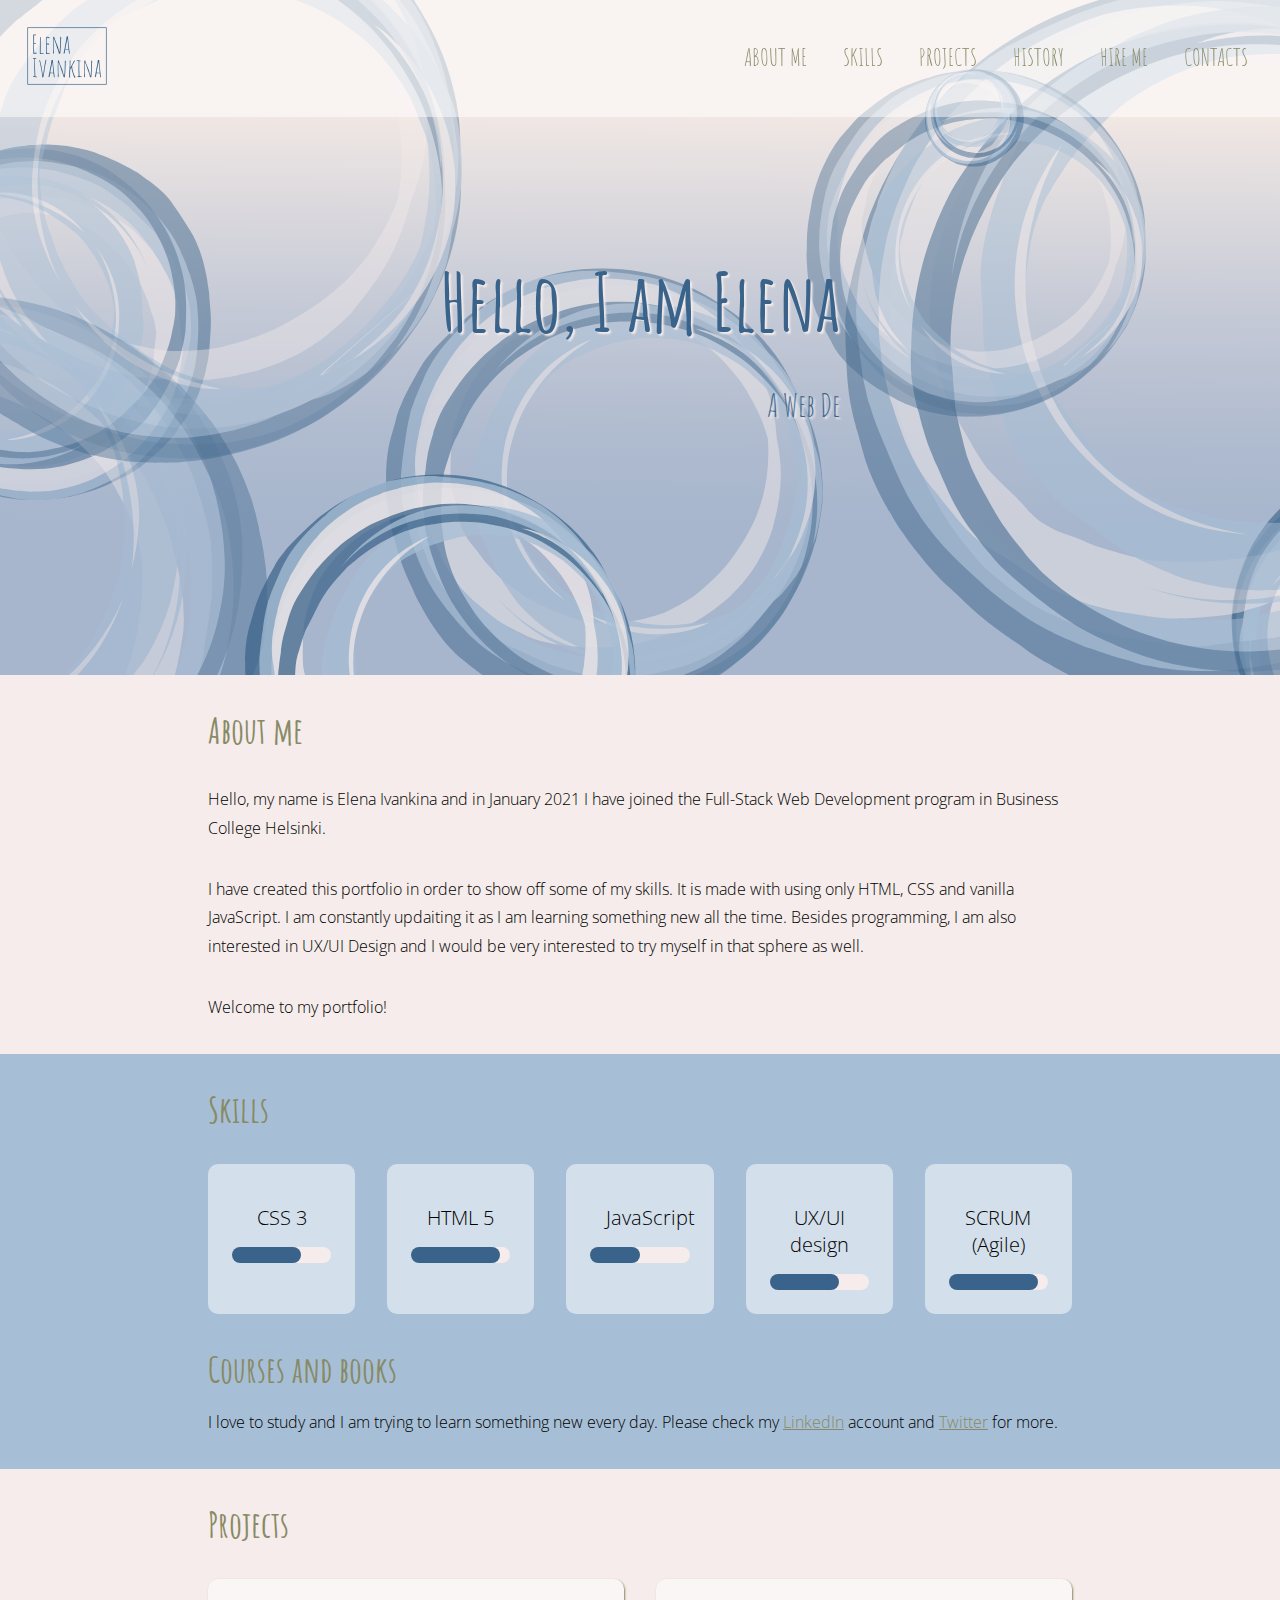
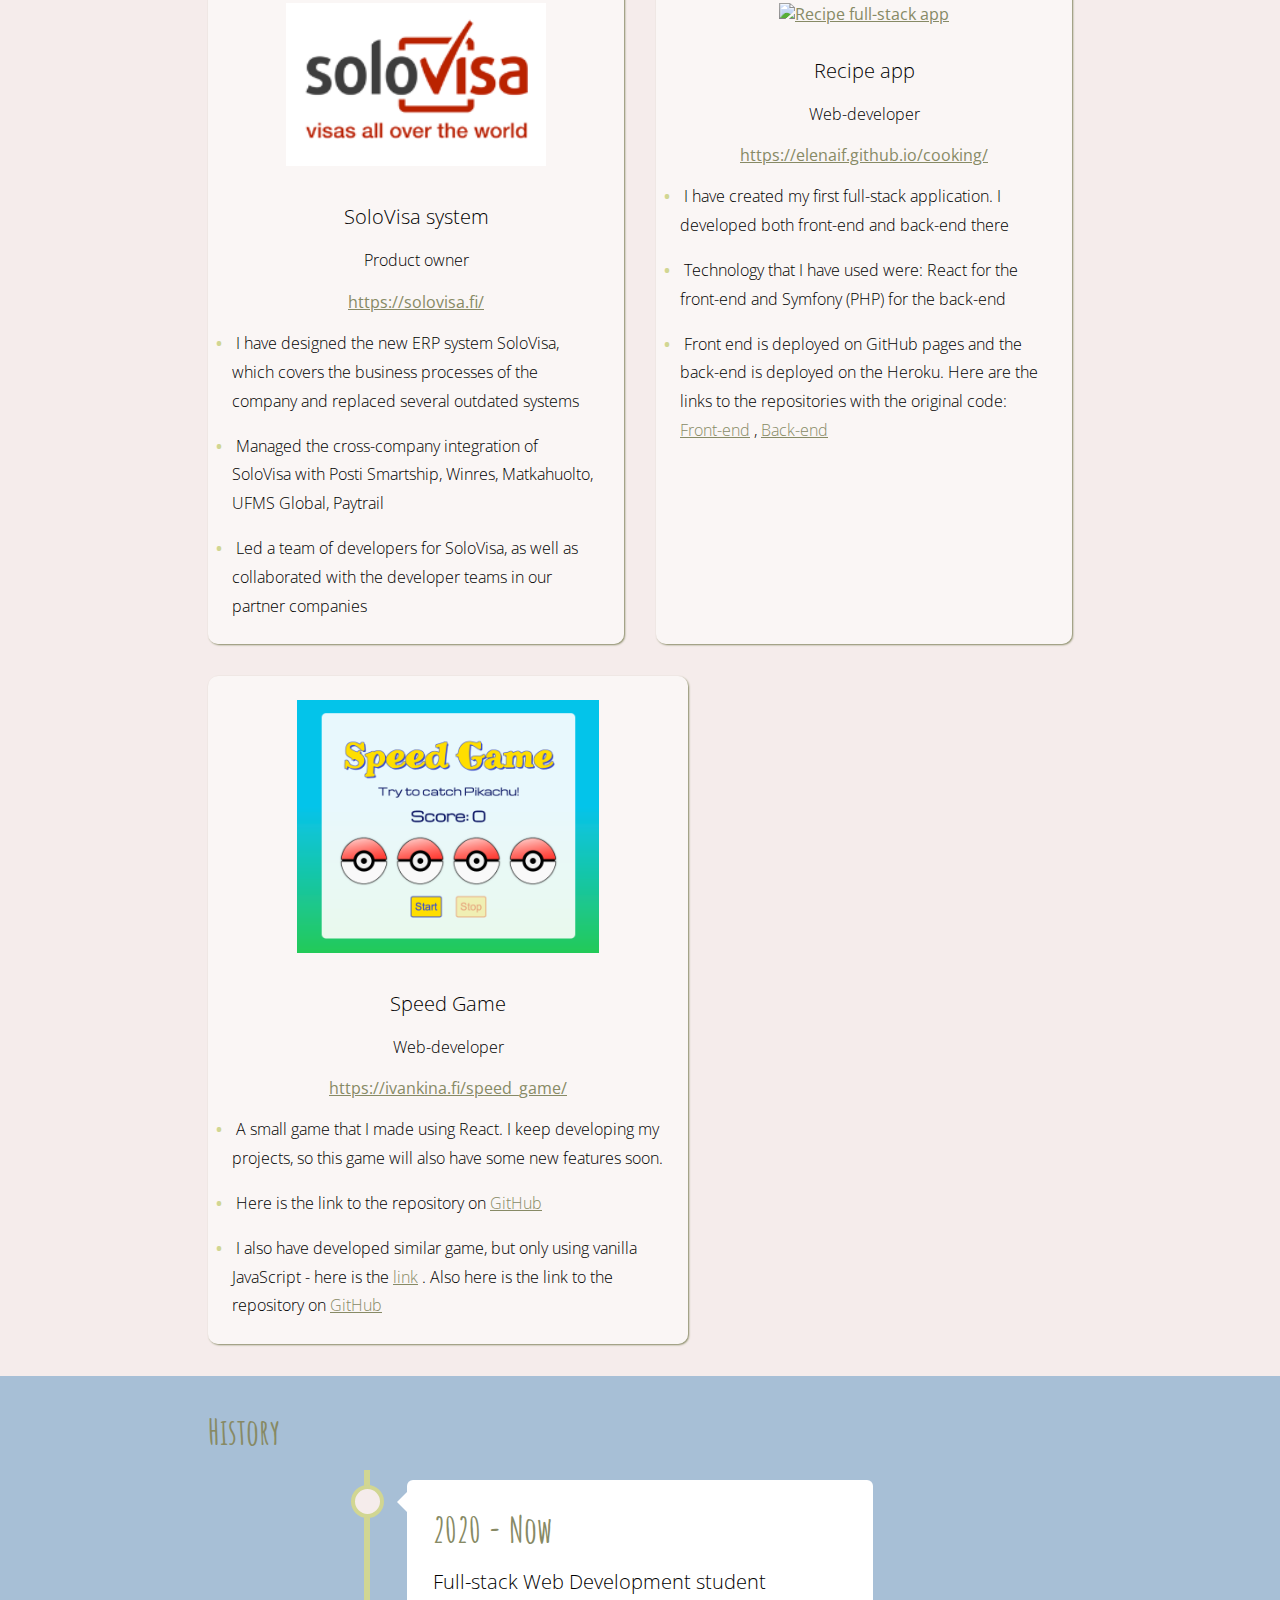
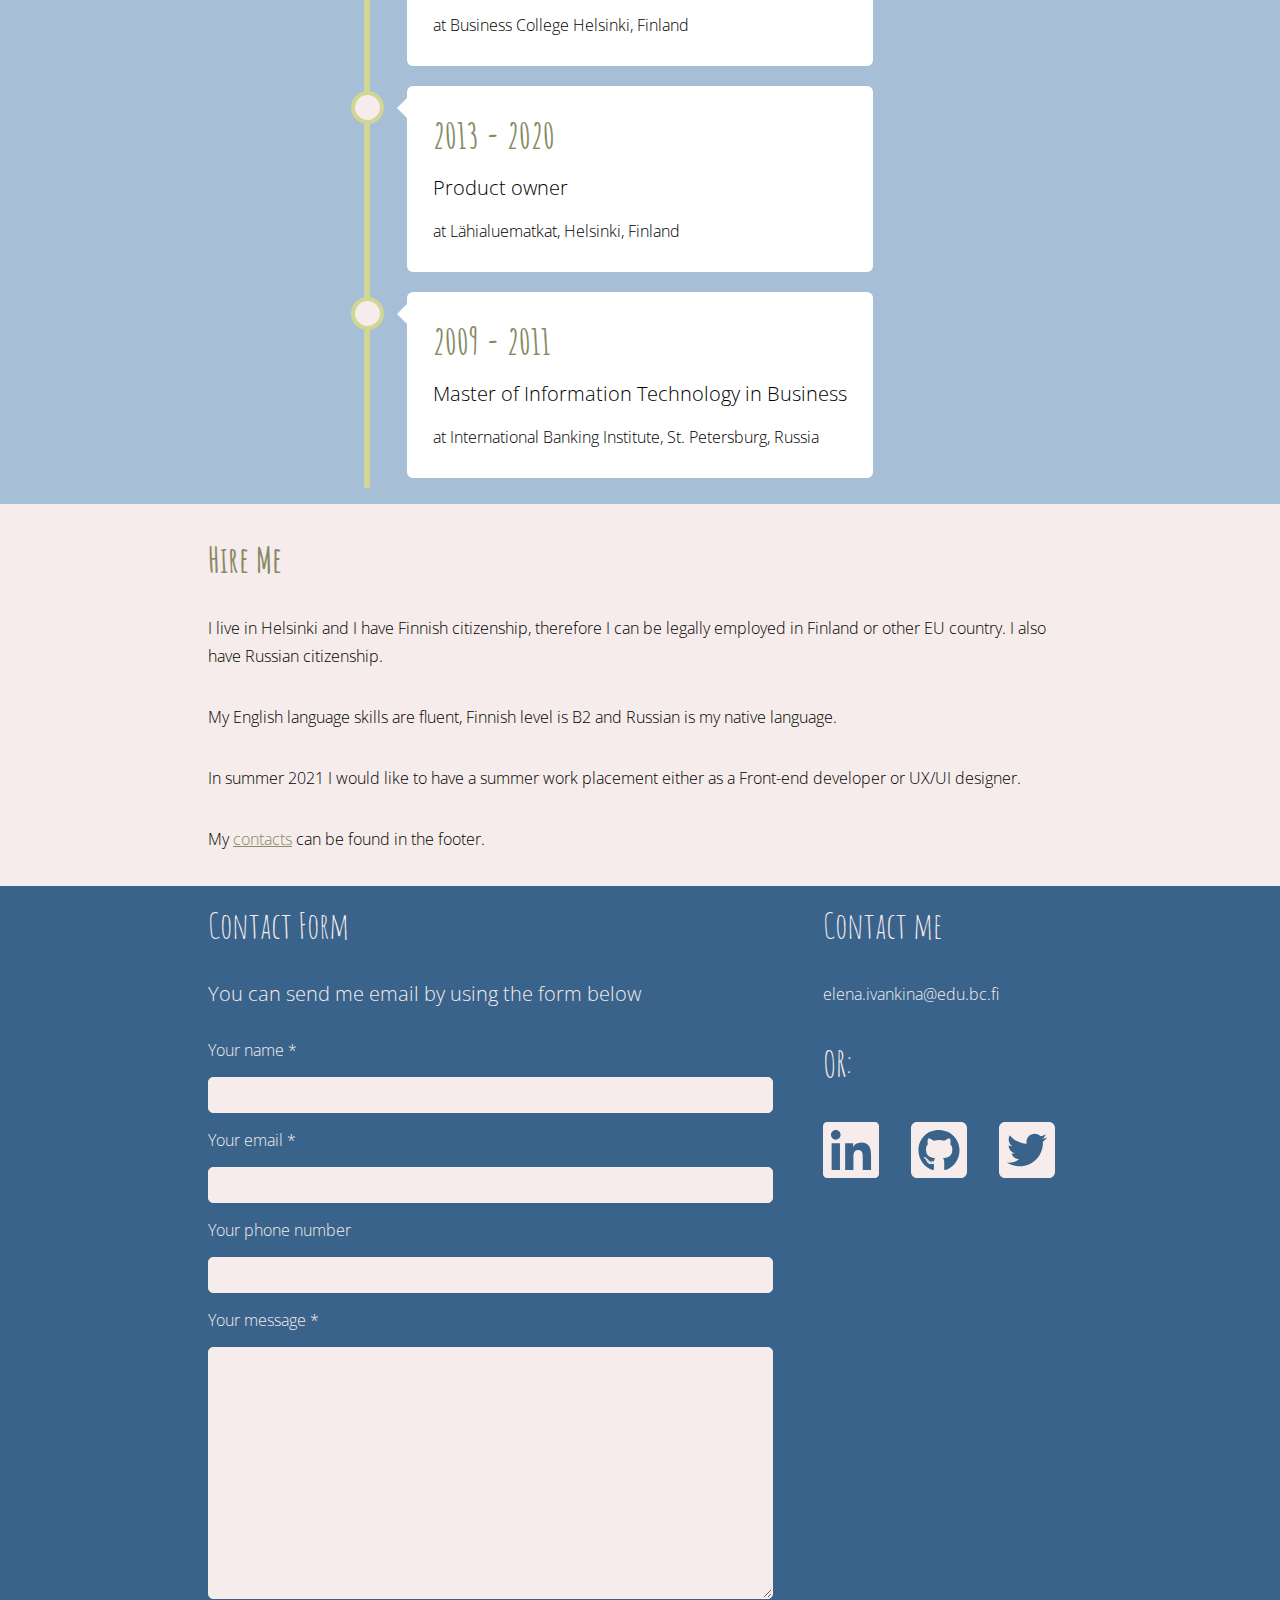
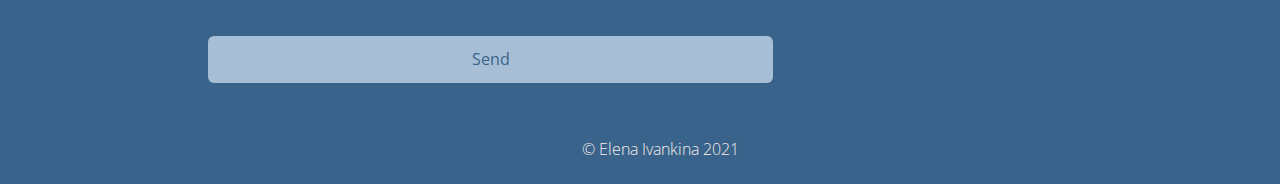
==== index.html @ 25346b9e "Added more work cards" ====
<!DOCTYPE html>
<html lang="en">
	<head>
		<meta charset="UTF-8" />
		<meta name="viewport" content="width=device-width, initial-scale=1.0" />
		<meta
			name="description"
			content="Personal website of a  Full Stack Web Developer Elena Ivankina"
		/>
		<meta name="author" content="Elena Ivankina" />
		<meta
			name="keywords"
			content="HTML, HTML5, CSS, SCC3, JavaScript, Web Design, Web Development, Web"
		/>

		<link rel="stylesheet" href="timeline.css" />
		<link rel="stylesheet" href="circles.css" />
		<link rel="stylesheet" href="style.css" />
		<link rel="shortcut icon" href="img/favicon.ico" type="image/x-icon" />
		<link rel="preconnect" href="https://fonts.gstatic.com" />
		<link
			href="https://fonts.googleapis.com/css2?family=Amatic+SC:wght@400;700&family=Open+Sans:wght@300;400;700&display=swap"
			rel="stylesheet"
		/>
		<link href="https://fonts.googleapis.com/icon?family=Material+Icons" rel="stylesheet" />
		<script src="https://kit.fontawesome.com/3bc313c99f.js" crossorigin="anonymous"></script>

		<title>Elena Ivankina - Web Developer</title>
	</head>

	<body>
		<header>
			<a href="index.html">
				<img class="logo" src="img/Logo_transparent.svg" alt="Logo by Elena Ivankina" />
			</a>
			<nav>
				<button id="mobileButton"><span class="material-icons">menu</span></button>
				<ul>
					<li><a href="#aboutMe">ABOUT ME</a></li>
					<li><a href="#skills">SKILLS</a></li>
					<li><a href="#work">PROJECTS</a></li>
					<li><a href="#experience">HISTORY</a></li>
					<li><a href="#hire">HIRE ME</a></li>
					<li><a href="#contact">CONTACTS</a></li>
				</ul>
			</nav>
		</header>

		<main>
			<section id="heroBanner">
				<div id="circle1"></div>
				<div id="circle2"></div>
				<div id="circle3"></div>
				<div id="circle4"></div>
				<div class="banner-text">
					<h1 id="bannerTextBig">Hello, I am Elena</h1>
					<h2 id="bannerTextSmall"></h2>
				</div>
			</section>

			<div class="content">
				<div class="colored-section">
					<section id="aboutMe" class="content-container">
						<h2>About me</h2>

						<p>
							Hello, my name is Elena Ivankina and in January 2021 I have joined the Full-Stack Web
							Development program in Business College Helsinki.
						</p>
						<p>
							I have created this portfolio in order to show off some of my skills. It is made with
							using only HTML, CSS and vanilla JavaScript. I am constantly updaiting it as I am
							learning something new all the time. Besides programming, I am also interested in
							UX/UI Design and I would be very interested to try myself in that sphere as well.
						</p>
						<p>Welcome to my portfolio!</p>
					</section>
				</div>
				<div class="colored-section">
					<section id="skills" class="content-container">
						<h2>Skills</h2>

						<div class="cards">
							<article class="card">
								<i class="fab fa-css3 card-icon"></i>
								<h3>CSS 3</h3>
								<div class="meter">
									<span style="width: 70%"></span>
								</div>
							</article>

							<article class="card">
								<i class="fab fa-html5 card-icon"></i>
								<h3>HTML 5</h3>
								<div class="meter">
									<span style="width: 90%"></span>
								</div>
							</article>

							<article class="card">
								<i class="fab fa-js-square card-icon"></i>
								<h3>JavaScript</h3>
								<div class="meter">
									<span style="width: 50%"></span>
								</div>
							</article>

							<article class="card">
								<i class="fas fa-pencil-ruler card-icon"></i>
								<h3>UX/UI design</h3>
								<div class="meter">
									<span style="width: 70%"></span>
								</div>
							</article>

							<article class="card">
								<i class="fas fa-users-cog card-icon"></i>
								<h3>SCRUM (Agile)</h3>
								<div class="meter">
									<span style="width: 90%"></span>
								</div>
							</article>
						</div>
						<div class="courses">
							<h2>Courses and books</h2>
							<p>
								I love to study and I am trying to learn something new every day. Please check my
								<a href="https://www.linkedin.com/in/ivankina/" target="blank">LinkedIn</a>
								account and
								<a href="https://twitter.com/lenaif5" target="blank">Twitter</a>
								for more.
							</p>
						</div>
					</section>
				</div>
				<div class="colored-section">
					<section id="work" class="content-container">
						<div><h2>Projects</h2></div>

						<div class="work-cards">
							<article class="work-card">
								<a href="https://solovisa.fi/" target="blank">
									<img
										class="work-card-picture"
										src="./img/SoloVisa_logo.png"
										alt="Logo of SoloVisa website"
									/>
								</a>
								<h3>SoloVisa system</h3>
								<p>Product owner</p>
								<a href="https://solovisa.fi/" target="blank">https://solovisa.fi/</a>
								<ul>
									<li>
										I have designed the new ERP system SoloVisa, which covers the business processes
										of the company and replaced several outdated systems
									</li>
									<li>
										Managed the cross-company integration of SoloVisa with Posti Smartship, Winres,
										Matkahuolto, UFMS Global, Paytrail
									</li>
									<li>
										Led a team of developers for SoloVisa, as well as collaborated with the
										developer teams in our partner companies
									</li>
								</ul>
							</article>

							<article class="work-card">
								<a href="https://elenaif.github.io/cooking/" target="blank">
									<img
										class="work-card-picture"
										src="https://images.unsplash.com/photo-1618839851913-052118691168?ixid=MnwxMjA3fDB8MHxwaG90by1wYWdlfHx8fGVufDB8fHx8&ixlib=rb-1.2.1&auto=format&fit=crop&w=1350&q=80"
										alt="Recipe full-stack app"
									/>
								</a>
								<h3>Recipe app</h3>
								<p>Web-developer</p>
								<a href="https://elenaif.github.io/cooking/" target="blank">
									https://elenaif.github.io/cooking/
								</a>
								<ul>
									<li>
										I have created my first full-stack application. I developed both front-end and
										back-end there
									</li>
									<li>
										Technology that I have used were: React for the front-end and Symfony (PHP) for
										the back-end
									</li>
									<li>
										Front end is deployed on GitHub pages and the back-end is deployed on the
										Heroku. Here are the links to the repositories with the original code:
										<a href="https://github.com/ElenaIf/cooking">Front-end</a>
										,
										<a href="https://github.com/ElenaIf/cooking_backend">Back-end</a>
									</li>
								</ul>
							</article>

							<article class="work-card">
								<a href="https://ivankina.fi/speed_game/" target="blank">
									<img class="work-card-picture" src="./img/speedGame.png" alt="Speed game" />
								</a>
								<h3>Speed Game</h3>
								<p>Web-developer</p>
								<a href="https://ivankina.fi/speed_game/" target="blank">
									https://ivankina.fi/speed_game/
								</a>
								<ul>
									<li>
										A small game that I made using React. I keep developing my projects, so this
										game will also have some new features soon.
									</li>
									<li>
										Here is the link to the repository on
										<a href="https://github.com/ElenaIf/React_Redux/tree/master/task3_speed_game">
											GitHub
										</a>
									</li>
									<li>
										I also have developed similar game, but only using vanilla JavaScript - here is
										the
										<a href="https://elenaif.github.io/JS/Day10SpeedGame/index.html">link</a>
										. Also here is the link to the repository on
										<a href="https://github.com/ElenaIf/JS/tree/master/Day10SpeedGame">GitHub</a>
									</li>
								</ul>
							</article>
						</div>
					</section>
				</div>
				<div class="colored-section">
					<section id="experience" class="content-container">
						<h2>History</h2>
						<div class="timeline">
							<div class="container right">
								<div class="content-timeline">
									<h2>2020 - Now</h2>
									<h3>Full-stack Web Development student</h3>
									<p>at Business College Helsinki, Finland</p>
								</div>
							</div>
							<div class="container right">
								<div class="content-timeline">
									<h2>2013 - 2020</h2>
									<h3>Product owner</h3>
									<p>at Lähialuematkat, Helsinki, Finland</p>
								</div>
							</div>
							<div class="container right">
								<div class="content-timeline">
									<h2>2009 - 2011</h2>
									<h3>Master of Information Technology in Business</h3>
									<p>at International Banking Institute, St. Petersburg, Russia</p>
								</div>
							</div>
						</div>
					</section>
				</div>
				<div class="colored-section">
					<section id="hire" class="content-container">
						<h2>Hire Me</h2>
						<p>
							I live in Helsinki and I have Finnish citizenship, therefore I can be legally employed
							in Finland or other EU country. I also have Russian citizenship.
						</p>
						<p>
							My English language skills are fluent, Finnish level is B2 and Russian is my native
							language.
						</p>
						<p>
							In summer 2021 I would like to have a summer work placement either as a Front-end
							developer or UX/UI designer.
						</p>
						<p>
							My
							<a href="#contact">contacts</a>
							can be found in the footer.
						</p>
					</section>
				</div>
			</div>
		</main>

		<footer id="contact">
			<div class="footer-container">
				<div class="contacts-container">
					<div class="left-footer">
						<h2>Contact Form</h2>
						<h3>You can send me email by using the form below</h3>
						<form id="submission" method="POST" action="contact.php">
							<div>
								<label for="senderName">Your name *</label>
								<input type="text" id="senderName" name="senderName" />
							</div>
							<div>
								<label for="email">Your email *</label>
								<input type="email" id="email" name="email" />
							</div>
							<div>
								<label for="phone">Your phone number</label>
								<input type="tel" id="phone" name="phone" />
							</div>
							<div>
								<label for="message">Your message *</label>
								<textarea
									id="message"
									cols="30"
									rows="10"
									name="message"
									maxlength="1500"
								></textarea>
							</div>
							<button id="sendButton" class="send-button" type="submit">Send</button>
						</form>
					</div>

					<div class="right-footer">
						<div class="social-media-container">
							<h2>Contact me</h2>
							<p>elena.ivankina@edu.bc.fi</p>
							<h2>OR:</h2>
							<div class="footer-icons-container">
								<a href="https://www.linkedin.com/in/ivankina/" target="blank">
									<img class="footer-icon" src="img/linkedin-brands.svg" alt="LinkedIn icon" />
								</a>

								<a href="https://github.com/ElenaIf" target="blank">
									<img class="footer-icon" src="img/github-square-brands.svg" alt="GitHub icon" />
								</a>
								<a href="https://twitter.com/lenaif5" target="blank">
									<img class="footer-icon" src="img/twitter-square-brands.svg" alt="Twitter icon" />
								</a>
							</div>
						</div>
					</div>
				</div>
				<button id="topButton">
					<span class="material-icons arrow">keyboard_arrow_up</span>
				</button>
				<p class="copyright">© Elena Ivankina 2021</p>
			</div>
		</footer>
		<script src="main.js"></script>
	</body>
</html>
---- timeline.css ----
:root {
  --light-blue-color: #a7bfd6;
  --dark-blue-color: #39638a;
  --light-pink-color: #f5eceb;
  --light-green-color: #d1d692;
  --dark-green-color: #878a65;
  --transparent-white-color-original: rgba(255, 255, 255, 0.5);
  --transparent-white-color-transition: rgba(255, 255, 255, 0.9);
  --transparent-white-color-mobile: rgba(255, 255, 255, 0.856);
}

.timeline {
  position: relative;
  max-width: 1400px;
  margin: 0 auto;
}

/* The actual timeline (the vertical ruler) */
.timeline::after {
  content: "";
  position: absolute;
  width: 6px;
  background-color: var(--light-green-color);
  top: 0;
  bottom: 0;
  left: 0;
  margin-left: -3px;
}

/* Container around content */
.container {
  padding: 10px 40px;
  position: relative;
  background-color: inherit;
  width: 100%;
}

/* The circles on the timeline */
.container::after {
  content: "";
  position: absolute;
  width: 25px;
  height: 25px;
  left: 0;
  background-color: var(--light-pink-color);
  border: 4px solid var(--light-green-color);
  top: 15px;
  border-radius: 50%;
  z-index: 1;
}

/* Place the container to the left. Did not use in the end */
.left {
  right: 50%;
}

/* Place the container to the right */
.right {
  left: 0;
}

/* Add arrows to the left container (pointing right) */
.left::before {
  content: " ";
  height: 0;
  position: absolute;
  top: 22px;
  width: 0;
  z-index: 1;
  right: 30px;
  border: medium solid white;
  border-width: 10px 0 10px 10px;
  border-color: transparent transparent transparent white;
}

/* Add arrows to the right container (pointing left) */
.right::before {
  content: " ";
  height: 0;
  position: absolute;
  top: 22px;
  width: 0;
  z-index: 1;
  left: 30px;
  border: medium solid white;
  border-width: 10px 10px 10px 0;
  border-color: transparent white transparent transparent;
}

/* Fix the circle for containers on the right side */
.right::after {
  left: -16px;
}

/* The actual content */
.content-timeline {
  padding: 10px;
  background-color: white;
  position: relative;
  border-radius: 6px;
}

/* Media queries - Responsive timeline on screens less than 576px wide */
@media screen and (max-width: 1024px) {
  /* Place the timelime to the left */
  .timeline::after {
    left: 31px;
  }

  /* Full-width containers */
  .container {
    width: 100%;
    padding-left: 70px;
    padding-right: 25px;
  }

  /* Make sure that all arrows are pointing leftwards */
  .container::before {
    left: 60px;
    border: medium solid white;
    border-width: 10px 10px 10px 0;
    border-color: transparent white transparent transparent;
  }

  /* Make sure all circles are at the same spot */
  .left::after,
  .right::after {
    left: 15px;
  }

  /* Make all right containers behave like the left ones */
  .right {
    left: 0;
  }

  .left {
    left: 0;
  }
}
---- circles.css ----
#circle1 {
  background-image: url(./img/circles/circle1.svg);
  background-size: cover;
  background-repeat: no-repeat;
  width: 100px;
  height: 100px;
  z-index: 3;
  top: 10%;
  right: 20%;
  position: absolute;
  animation-name: circle-1;
  animation-duration: 7s;
  animation-iteration-count: 1;
  animation-timing-function: ease-out;
  transition: all 1s;
}

@keyframes circle-1 {
  0% {
    top: 700px;
    right: 20%;
  }

  50% {
    transform: rotate(90deg);
  }

  100% {
    top: 10%;
    right: 20%;
  }
}

#circle2 {
  background-image: url(./img/circles/circle2-opacity90.svg);
  background-size: cover;
  background-repeat: no-repeat;
  width: 400px;
  height: 400px;
  z-index: 2;
  top: 70%;
  right: 50%;
  position: absolute;
  animation-name: circle-2;
  animation-duration: 15s;
  animation-iteration-count: infinite;
  animation-timing-function: linear;
  transition: all 1s;
}

@keyframes circle-2 {
  0% {
    transform: rotate(0deg);
  }

  100% {
    transform: rotate(360deg);
  }
}

#circle3 {
  background-image: url(./img/circles/circle2-opacity60.svg);
  background-size: cover;
  background-repeat: no-repeat;
  width: 600px;
  height: 600px;
  z-index: 2;
  top: -20%;
  left: -10%;
  position: absolute;
  animation-name: circle-3;
  animation-duration: 20s;
  animation-iteration-count: infinite;
  animation-timing-function: linear;
  transition: all 1s;
}

@keyframes circle-3 {
  0% {
    transform: rotate(0deg);
  }

  100% {
    transform: rotate(-360deg);
  }
}

#circle4 {
  background-image: url(./img/circles/circle2-opacity60.svg);
  background-size: cover;
  background-repeat: no-repeat;
  width: 350px;
  height: 350px;
  z-index: 2;
  top: 10%;
  right: 10%;
  position: absolute;
  animation-name: circle-4;
  animation-duration: 20s;
  animation-iteration-count: infinite;
  animation-timing-function: linear;
  transition: all 1s;
}

@keyframes circle-4 {
  0% {
    transform: rotate(0deg);
  }

  100% {
    transform: rotate(-360deg);
  }
}

@media (max-width: 576px) {
  #circle3 {
    display: none;
  }

  #circle4 {
    display: none;
  }
}
---- style.css ----
:root {
	--light-blue-color: #a7bfd6;
	--dark-blue-color: #39638a;
	--light-pink-color: #f5eceb;
	--light-green-color: #d1d692;
	--dark-green-color: #878a65;
	--transparent-white-color-original: rgba(255, 255, 255, 0.5);
	--transparent-white-color-transition: rgba(255, 255, 255, 0.9);
	--transparent-white-color-mobile: rgba(255, 255, 255, 0.856);
}

* {
	margin: 0;
	padding: 0;
	box-sizing: border-box;
}

html {
	scroll-behavior: smooth;
	font-size: 1rem;
}

body,
input,
label,
textarea {
	font-family: "Open Sans", sans-serif;
}

/* HEADER */

header {
	position: fixed;
	display: flex;
	justify-content: space-between;
	align-items: center;
	z-index: 3;
	width: 100%;
	transition: all 1s;
	background-color: var(--transparent-white-color-original);
	padding: 1rem;
}

.newHeader {
	background-color: var(--transparent-white-color-transition);
	padding: 0.3rem;
}

.logo {
	height: 4rem;
	margin: 0.5rem;
}

/* NAVIGATION */

nav li {
	display: inline;
	margin-left: 1rem;
	margin-right: 1rem;
}

nav a {
	color: var(--dark-green-color);
	text-decoration: none;
	font-family: "Amatic SC";
	font-size: 1.5rem;
	transition: all 0.5s;
}

nav a:hover {
	text-decoration: underline;
}

/* HERO BANNER */

#heroBanner {
	background-image: linear-gradient(to bottom, var(--light-pink-color), var(--light-blue-color));
	background-image: url(img/11ArtboardLessCircles.svg);
	background-position: center; /* Center the image */
	background-repeat: no-repeat; /* Do not repeat the image */
	background-size: cover; /* Resize the background image to cover the entire container */
	background-repeat: no-repeat;
	min-height: 75vh;
	/* To make the content it centered */
	display: flex;
	flex-direction: column;
	align-items: center;
	justify-content: center;
	position: relative;
	z-index: 0;
}

.banner-text {
	display: flex;
	flex-direction: column;
	z-index: 5;
}

#bannerTextBig {
	font-size: 5rem;
	color: var(--dark-blue-color);
	font-weight: 700;
	text-shadow: 2px 2px 2px var(--light-pink-color);
	align-self: center;
}

#bannerTextSmall {
	font-size: 2rem;
	color: var(--dark-blue-color);
	font-weight: 300;
	text-shadow: 2px 2px 2px var(--light-pink-color);
	align-self: flex-end;
}

/* BURGER MENU */

#mobileButton {
	display: none;
}

.material-icons {
	font-size: 1rem;
}

/* MAIN CONTENT */

.content {
	width: 100%;
	display: flex;
	flex-direction: column;
	justify-content: center;
	align-items: center;
	z-index: 1;
	position: relative;
}

section,
footer {
	scroll-margin-top: 98px;
}

.colored-section:nth-child(even) {
	width: 100%;
	background-color: var(--light-blue-color);
	padding: 1rem;
	display: flex;
	justify-content: center;
}

.colored-section:nth-child(odd) {
	width: 100%;
	background-color: var(--light-pink-color);
	padding: 1rem;
	display: flex;
	justify-content: center;
}

.content-container {
	width: 70vw;
	display: flex;
	flex-direction: column;
	justify-content: flex-start;
	flex-wrap: wrap;
}

/* SKILLS CARDS */

.cards {
	width: 100%;
	display: flex;
	flex-wrap: wrap;
	flex-direction: row;
	justify-content: space-between;
}

.card {
	background-color: var(--transparent-white-color-original);
	padding: 1.5rem;
	flex: 1;
	text-align: center;
	border-radius: 10px;
	margin: 1rem;
	min-width: 8rem;
	max-width: 15rem;
	max-height: 15rem;
}

.card-picture {
	width: 100%;
	margin-bottom: 1.5rem;
}

.card-icon {
	font-size: 4rem;
	color: var(--dark-blue-color);
}

.meter {
	box-sizing: content-box;
	height: 1rem;
	position: relative;
	background: var(--light-pink-color);
	border-radius: 25px;
}

.meter > span {
	display: block;
	height: 100%;
	border-radius: 25px;
	background-color: var(--dark-blue-color);
}

/* WORK CARDS */

.work-cards {
	width: 100%;
	display: flex;
	flex-wrap: wrap;
	flex-direction: row;
	justify-content: flex-start;
}

.work-card {
	background-color: var(--transparent-white-color-original);
	padding: 0.5rem;
	flex: 1;
	text-align: center;
	border-radius: 10px;
	margin: 1rem;
	min-width: 18rem;
	max-width: 30rem;
	box-shadow: 1px 1px 2px var(--dark-green-color);
}

.work-card-picture {
	width: 65%;
	margin-bottom: 1rem;
	margin-top: 1rem;
}

.work-card ul {
	list-style: none;
	text-align: left;
	font-size: 0.7rem;
}

.work-card ul li::before {
	content: "\2022"; /* Add content: \2022 is the CSS Code/unicode for a bullet */
	color: var(--light-green-color);
	font-weight: bold; /* If you want it to be bold */
	display: inline-block; /* Needed to add space between the bullet and the text */
	width: 1em; /* Also needed for space */
	margin-left: -1em; /* Also needed for space*/
}

/* FONTS */

h1,
h2 {
	font-family: "Amatic SC";
	color: var(--dark-green-color);
	margin: 1rem;
}

h2 {
	font-size: 2.25rem;
}

h3 {
	font-family: "Open Sans", sans-serif;
	font-size: 1.25rem;
	font-weight: 300;
	margin: 1rem;
}

p,
li {
	font-family: "Open Sans", sans-serif;
	font-weight: 300;
	line-height: 1.8rem;
	font-size: 1rem;
	margin: 1rem;
}

a {
	color: var(--dark-green-color);
	font-size: 1rem;
}

a:hover {
	text-decoration: underline;
}

/* FOOTER */

footer {
	width: 100%;
	background-color: var(--dark-blue-color);
	display: flex;
	justify-content: center;
	justify-items: center;
}

.footer-container {
	width: 70vw;
	display: flex;
	flex-direction: column;
}

.contacts-container {
	display: flex;
	flex-direction: row;
}

.left-footer {
	flex: 2;
	display: flex;
	flex-direction: column;
	max-width: 55rem;
}

.right-footer {
	flex: 1;
	display: flex;
	flex-direction: column;
	justify-items: center;
}

.social-media-container {
	display: flex;
	align-self: center;
	flex-direction: column;
	justify-content: center;
	justify-items: center;
}

form {
	margin: 1rem;
	display: flex;
	flex-direction: column;
	justify-content: space-between;
}

footer p,
footer h1,
footer h2,
footer h3,
footer label {
	color: var(--light-pink-color);
	font-weight: 300;
}

label {
	width: 100%;
	margin-top: 1rem;
	margin-bottom: 1rem;
	font-weight: 300;
}

input,
textarea {
	padding: 5px 5px;
	font-size: 1rem;
	line-height: 1.5rem;
	border: 1px solid var(--light-pink-color);
	border-radius: 5px;
	background-color: var(--light-pink-color);
	width: 100%;
	color: var(--dark-blue-color);
	margin-top: 1rem;
	margin-bottom: 1rem;
}

.send-button {
	font-family: "Open Sans", sans-serif;
	font-size: 1rem;
	padding: 0.8rem 2rem;
	min-width: 33%;
	color: var(--dark-blue-color);
	background-color: var(--light-blue-color);
	border: none;
	border-radius: 6px;
	margin-top: 1rem;
	margin-bottom: 1rem;
	cursor: pointer;
}

.footer-icons-container {
	display: flex;
	flex-wrap: wrap;
}

.footer-icon {
	height: 4rem;
	margin: 1rem;
}

#topButton {
	display: none;
	background-color: var(--transparent-white-color-transition);
	padding: 0.3rem;
	border: none;
	border-radius: 100%;
	position: fixed;
	bottom: 2rem;
	right: 1rem;
	cursor: pointer;
	z-index: 6;
}

.arrow {
	color: var(--dark-green-color);
	font-size: 2rem;
}

.copyright {
	width: 100%;
	text-align: center;
	margin: 20px;
}

#sent-message {
	min-height: 100vh;
	display: flex;
	align-items: center;
	justify-content: center;
}

/********** Galery **********/

.gallery {
	background-image: linear-gradient(to bottom, var(--light-pink-color), var(--light-blue-color));
}

#gallery {
	margin-top: 150px;
}

.gallery-grid {
	display: grid;
	width: 70vw;
	max-width: 1400px;
	justify-content: center;
	grid-template-columns: repeat(3, 1fr);
	grid-template-areas:
		"a  b  e "
		"a  b  f "
		"d  c  g "
		"d  c  h ";
	grid-gap: 0.5rem;
}

#grid-item-1 {
	grid-area: a;
}
#grid-item-2 {
	grid-area: b;
}
#grid-item-3 {
	grid-area: c;
}
#grid-item-4 {
	grid-area: d;
}
#grid-item-5 {
	grid-area: e;
}
#grid-item-6 {
	grid-area: f;
}
#grid-item-7 {
	grid-area: g;
}
#grid-item-8 {
	grid-area: h;
}

.grid-div {
	height: 100% !important;
	width: 100% !important;
	object-fit: cover !important;
}

/* Does not work without viewport in html */
@media (max-width: 576px) {
	#mobileButton {
		display: block;
		color: var(--dark-green-color);
		background-color: transparent;
		border: solid 1px var(--dark-green-color);
		border-radius: 5px;
		text-decoration: none;
		padding: 0.2rem 0.3rem;
		line-height: 0.2rem;
	}

	#mobileButton:active {
		border: none;
		text-decoration: none;
	}

	#mobileButton:visited {
		border: none;
		text-decoration: none;
	}

	nav ul {
		display: none;
	}

	header {
		background-color: var(--transparent-white-color-transition);
		padding: 0.3rem;
	}

	nav.responsive ul {
		display: block;
		background-color: var(--transparent-white-color-transition);
		position: absolute;
		width: 100%;
		min-height: 336px;
		top: 90px;
		left: 0;
	}

	nav ul li {
		display: block;
	}
	nav ul li a {
		display: block;
		padding: 1rem 2rem;
	}

	#heroBanner {
		background-image: url(img/11Artboard.svg);
	}

	#bannerTextBig {
		font-size: 3rem;
		font-weight: 700;
	}

	#bannerTextSmall {
		font-size: 2rem;
		font-weight: 300;
	}

	.work-card {
		min-width: 8rem;
	}

	.contacts-container {
		display: flex;
		flex-direction: column;
	}

	.copyright {
		text-align: left;
	}
}
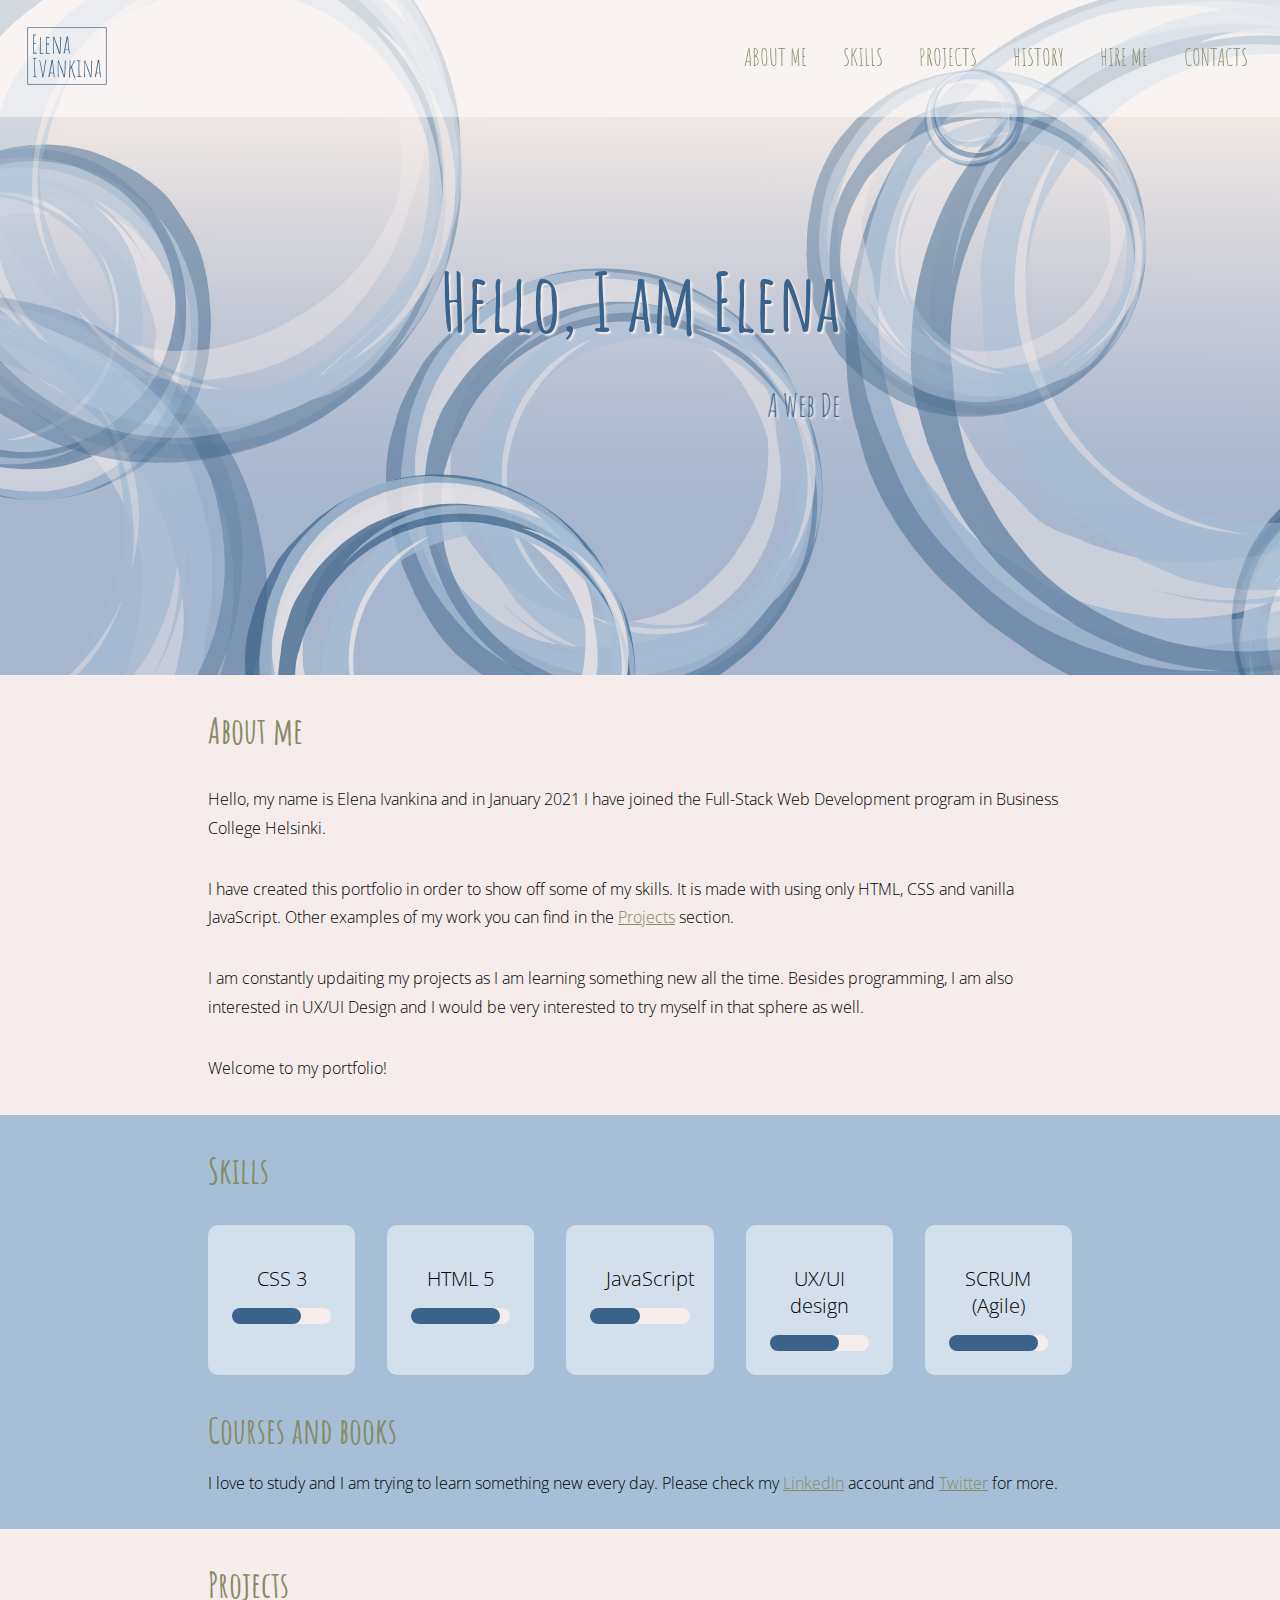
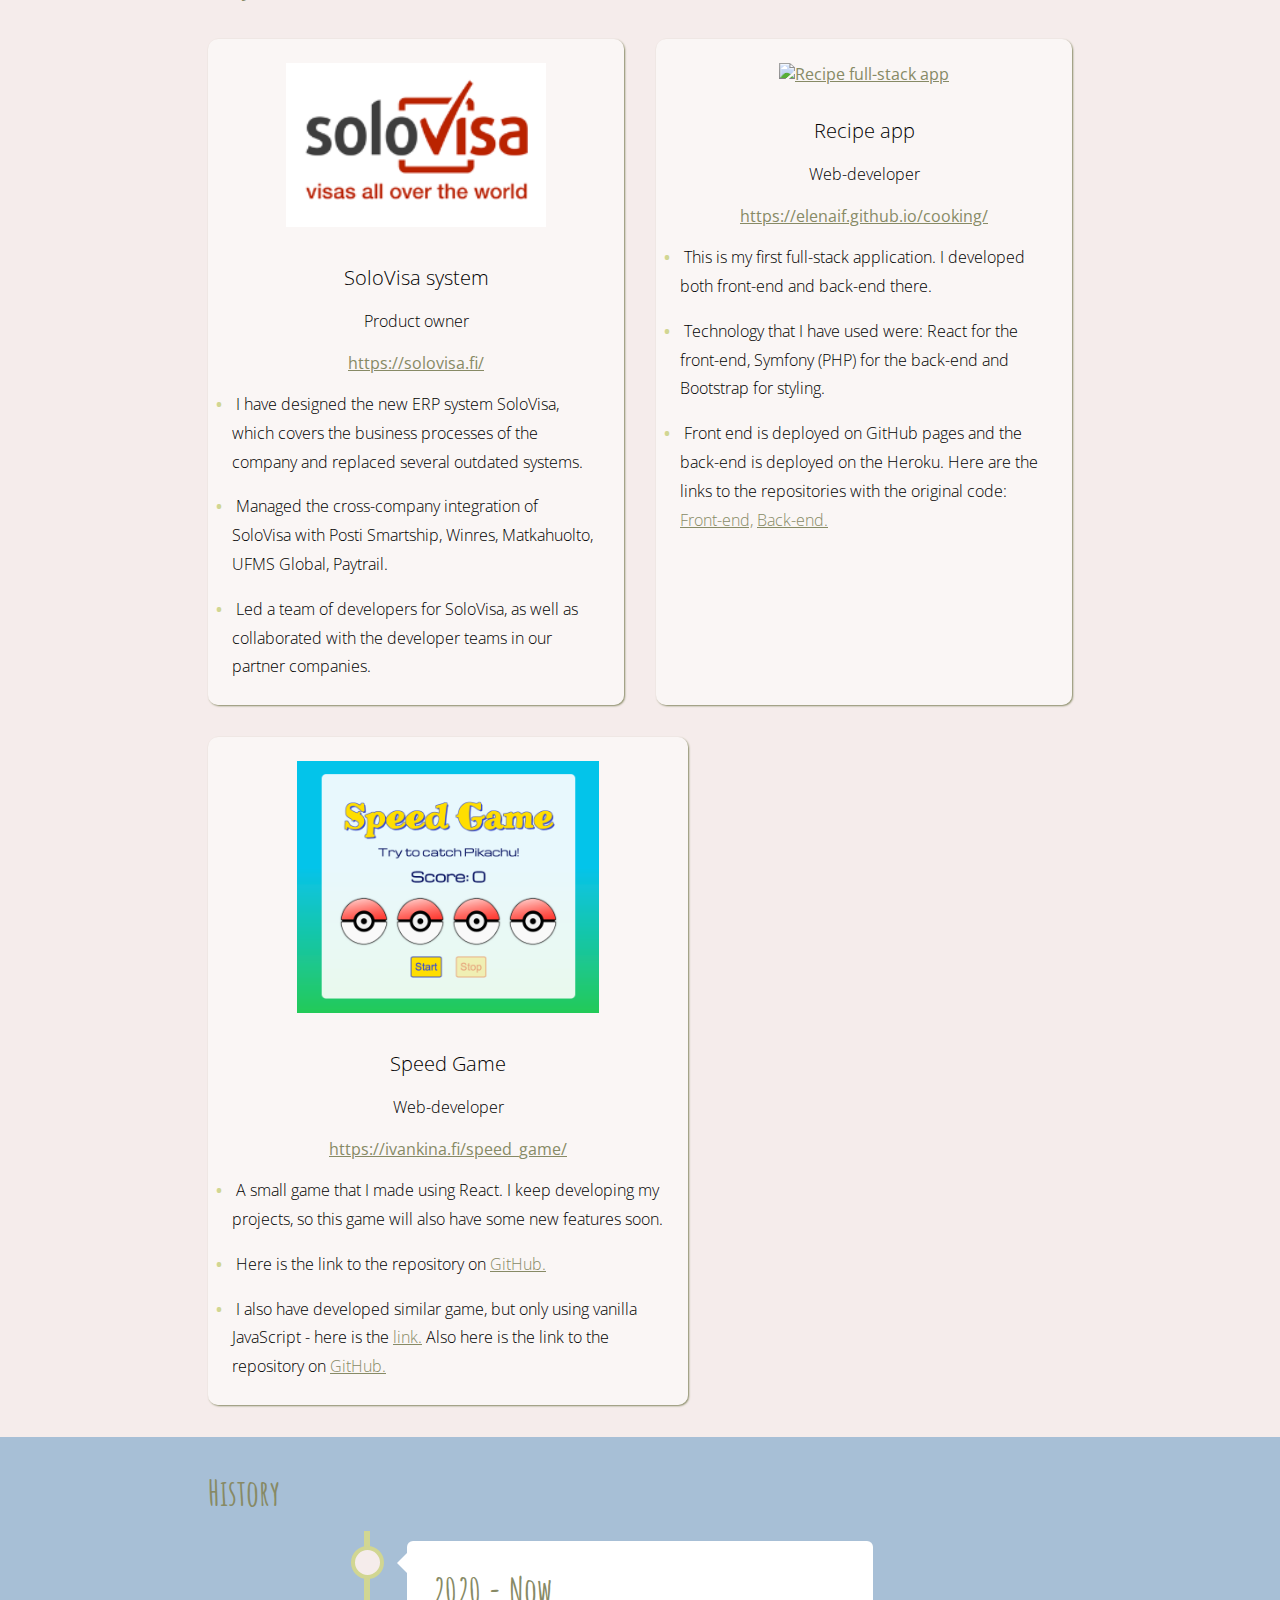
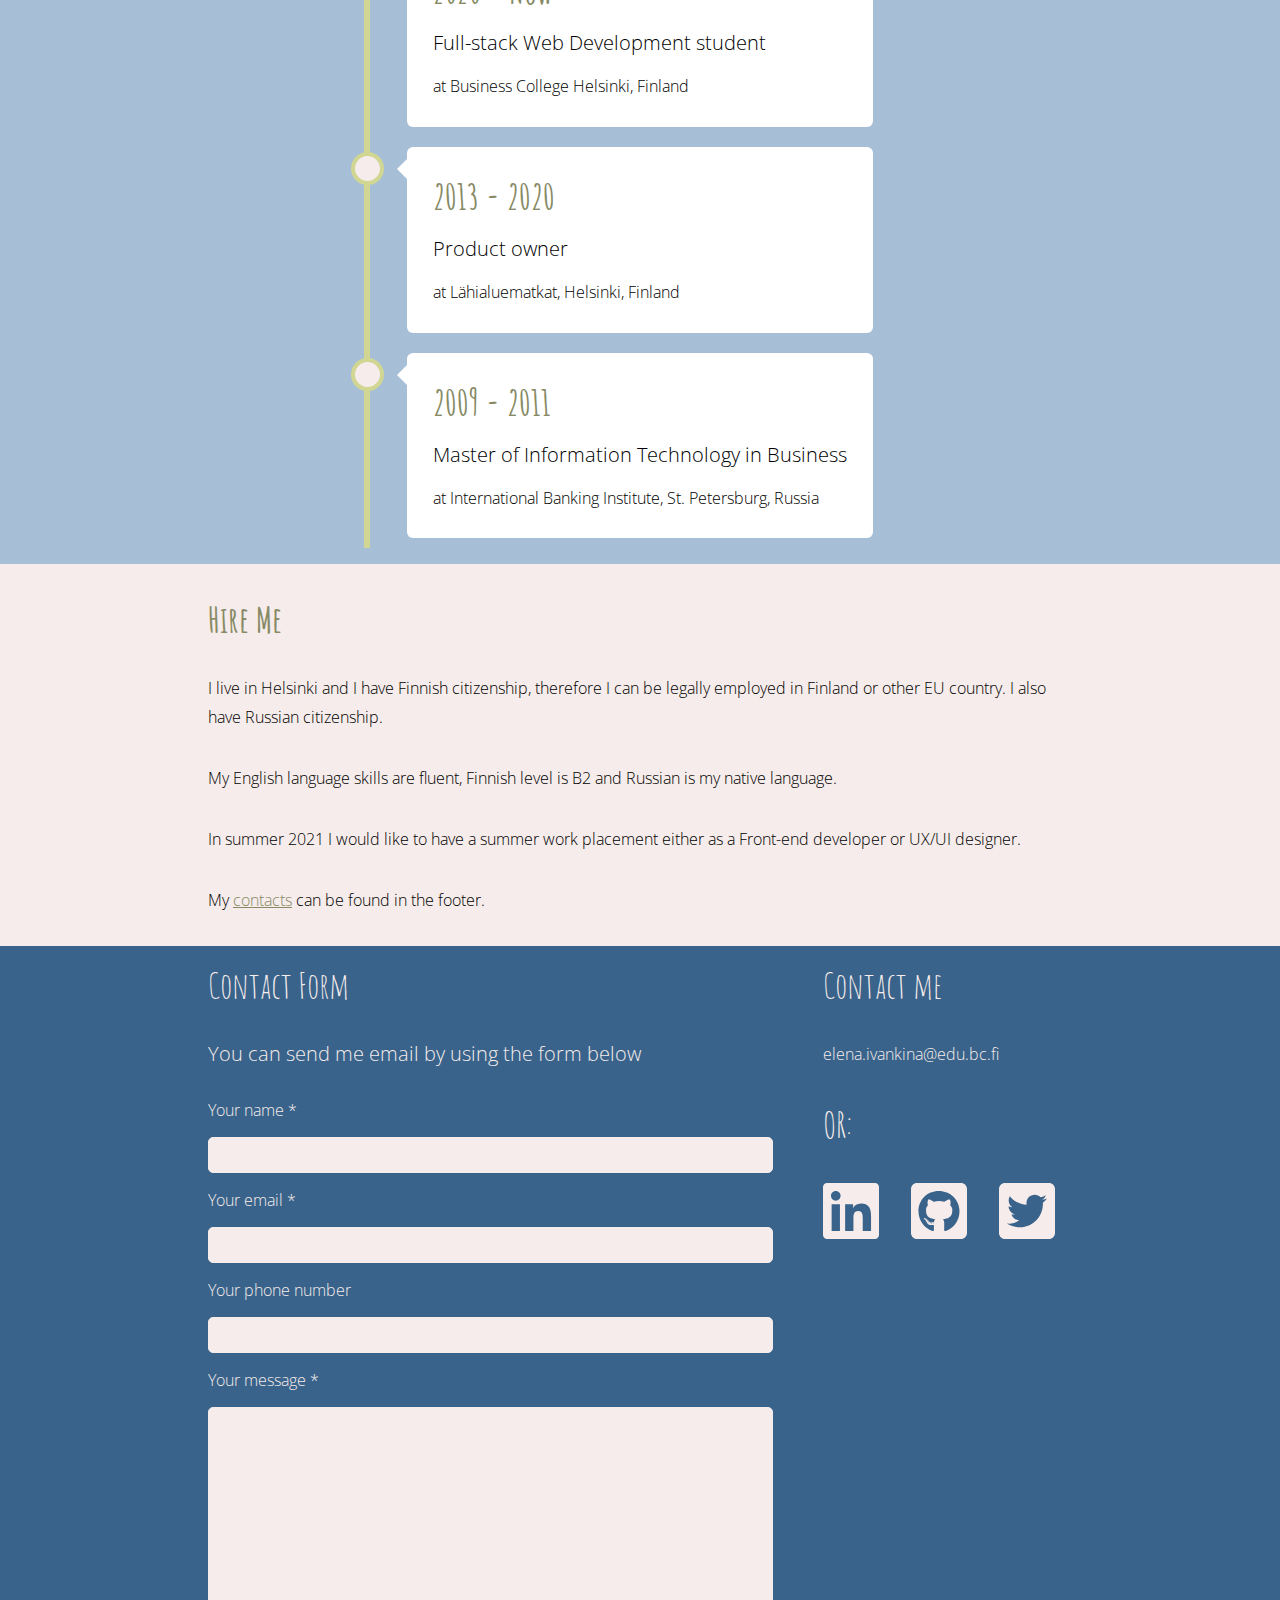
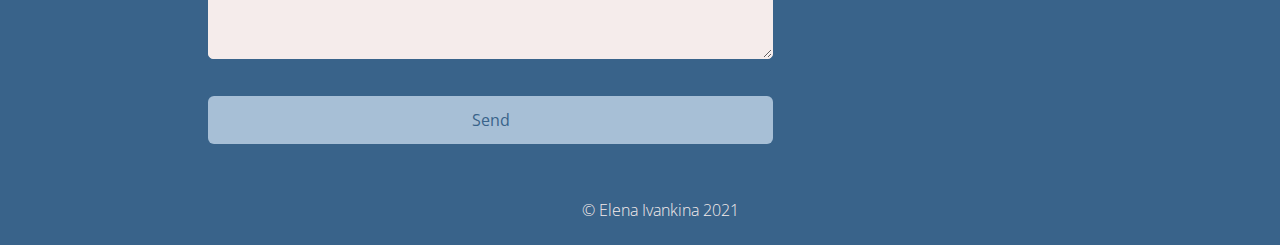
==== commit 2b28c900: "Edited some texts" ====
--- a/index.html
+++ b/index.html
@@ -69,9 +69,15 @@
 						</p>
 						<p>
 							I have created this portfolio in order to show off some of my skills. It is made with
-							using only HTML, CSS and vanilla JavaScript. I am constantly updaiting it as I am
-							learning something new all the time. Besides programming, I am also interested in
-							UX/UI Design and I would be very interested to try myself in that sphere as well.
+							using only HTML, CSS and vanilla JavaScript. Other examples of my work you can find in
+							the
+							<a href="#work">Projects</a>
+							section.
+						</p>
+						<p>
+							I am constantly updaiting my projects as I am learning something new all the time.
+							Besides programming, I am also interested in UX/UI Design and I would be very
+							interested to try myself in that sphere as well.
 						</p>
 						<p>Welcome to my portfolio!</p>
 					</section>
@@ -152,15 +158,15 @@
 								<ul>
 									<li>
 										I have designed the new ERP system SoloVisa, which covers the business processes
-										of the company and replaced several outdated systems
+										of the company and replaced several outdated systems.
 									</li>
 									<li>
 										Managed the cross-company integration of SoloVisa with Posti Smartship, Winres,
-										Matkahuolto, UFMS Global, Paytrail
+										Matkahuolto, UFMS Global, Paytrail.
 									</li>
 									<li>
 										Led a team of developers for SoloVisa, as well as collaborated with the
-										developer teams in our partner companies
+										developer teams in our partner companies.
 									</li>
 								</ul>
 							</article>
@@ -180,19 +186,18 @@
 								</a>
 								<ul>
 									<li>
-										I have created my first full-stack application. I developed both front-end and
-										back-end there
-									</li>
-									<li>
-										Technology that I have used were: React for the front-end and Symfony (PHP) for
-										the back-end
+										This is my first full-stack application. I developed both front-end and back-end
+										there.
+									</li>
+									<li>
+										Technology that I have used were: React for the front-end, Symfony (PHP) for the
+										back-end and Bootstrap for styling.
 									</li>
 									<li>
 										Front end is deployed on GitHub pages and the back-end is deployed on the
 										Heroku. Here are the links to the repositories with the original code:
-										<a href="https://github.com/ElenaIf/cooking">Front-end</a>
-										,
-										<a href="https://github.com/ElenaIf/cooking_backend">Back-end</a>
+										<a href="https://github.com/ElenaIf/cooking">Front-end,</a>
+										<a href="https://github.com/ElenaIf/cooking_backend">Back-end.</a>
 									</li>
 								</ul>
 							</article>
@@ -214,15 +219,15 @@
 									<li>
 										Here is the link to the repository on
 										<a href="https://github.com/ElenaIf/React_Redux/tree/master/task3_speed_game">
-											GitHub
+											GitHub.
 										</a>
 									</li>
 									<li>
 										I also have developed similar game, but only using vanilla JavaScript - here is
 										the
-										<a href="https://elenaif.github.io/JS/Day10SpeedGame/index.html">link</a>
-										. Also here is the link to the repository on
-										<a href="https://github.com/ElenaIf/JS/tree/master/Day10SpeedGame">GitHub</a>
+										<a href="https://elenaif.github.io/JS/Day10SpeedGame/index.html">link.</a>
+										Also here is the link to the repository on
+										<a href="https://github.com/ElenaIf/JS/tree/master/Day10SpeedGame">GitHub.</a>
 									</li>
 								</ul>
 							</article>
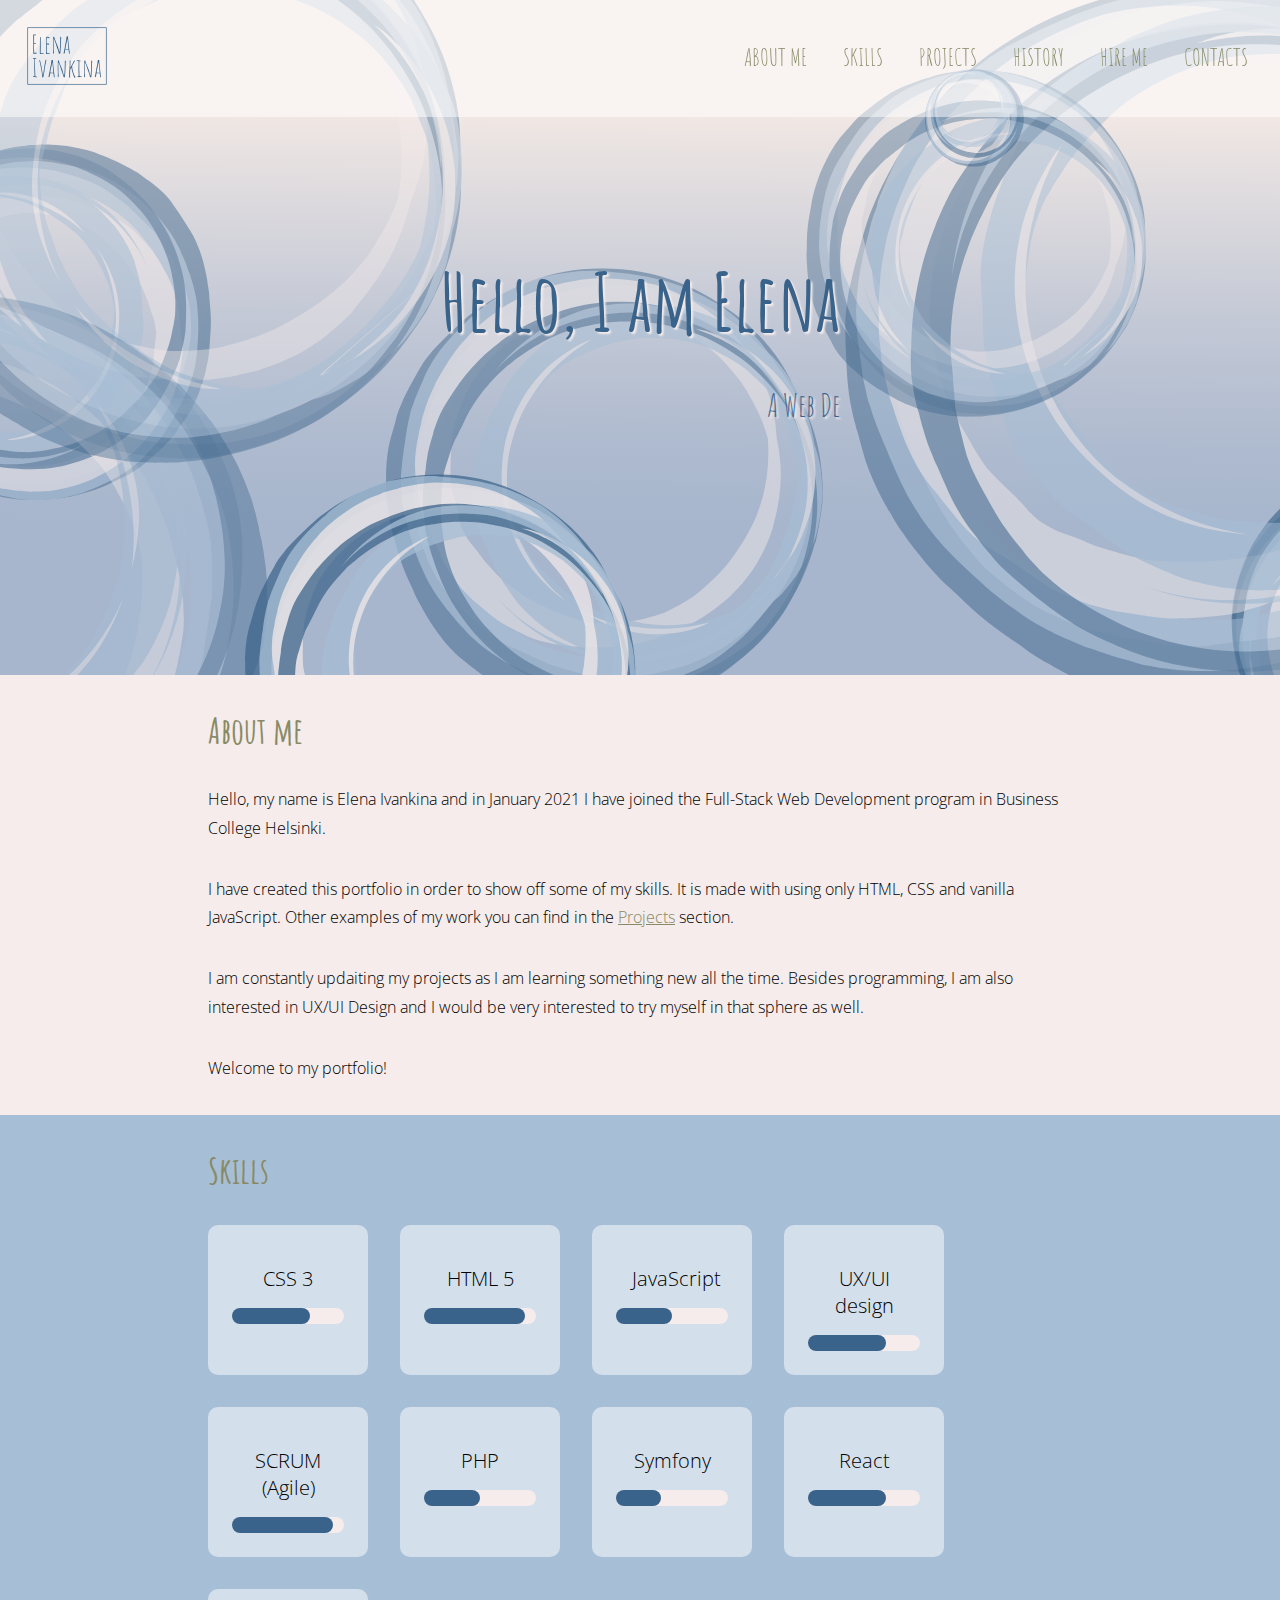
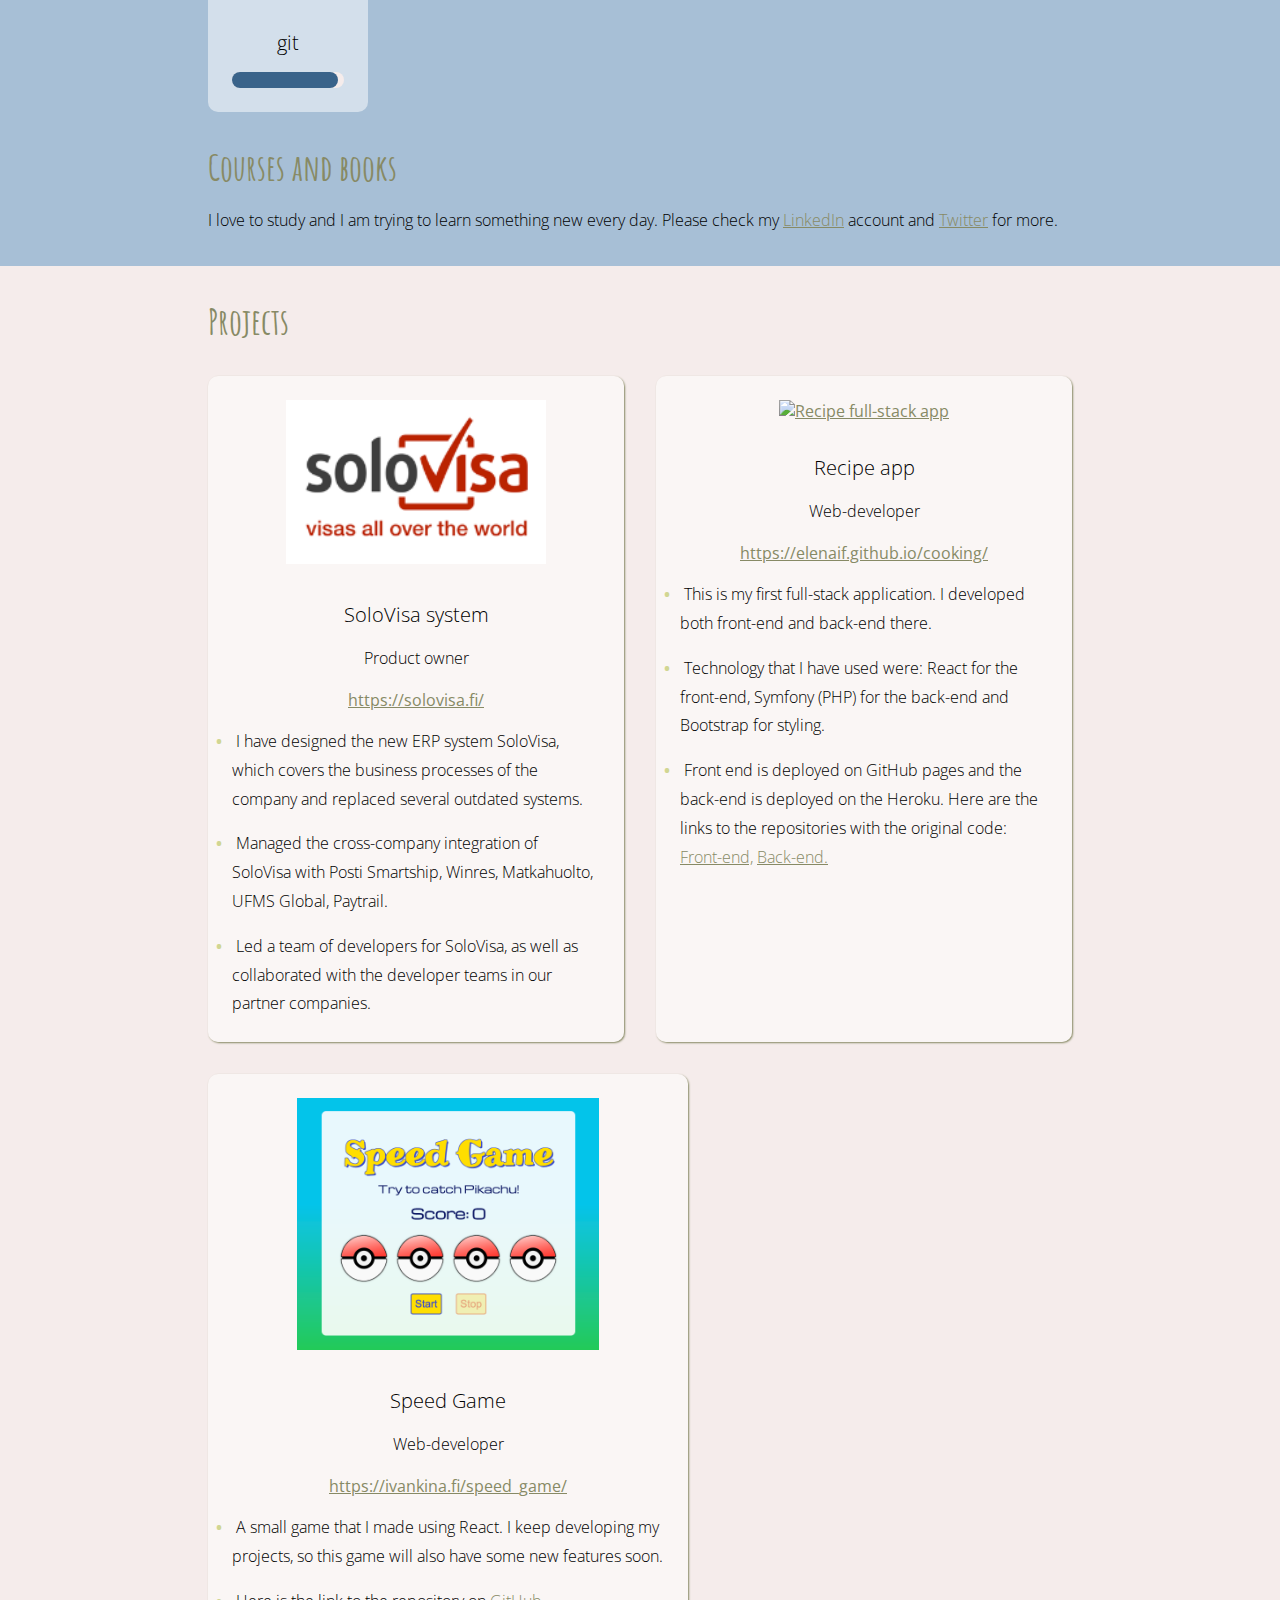
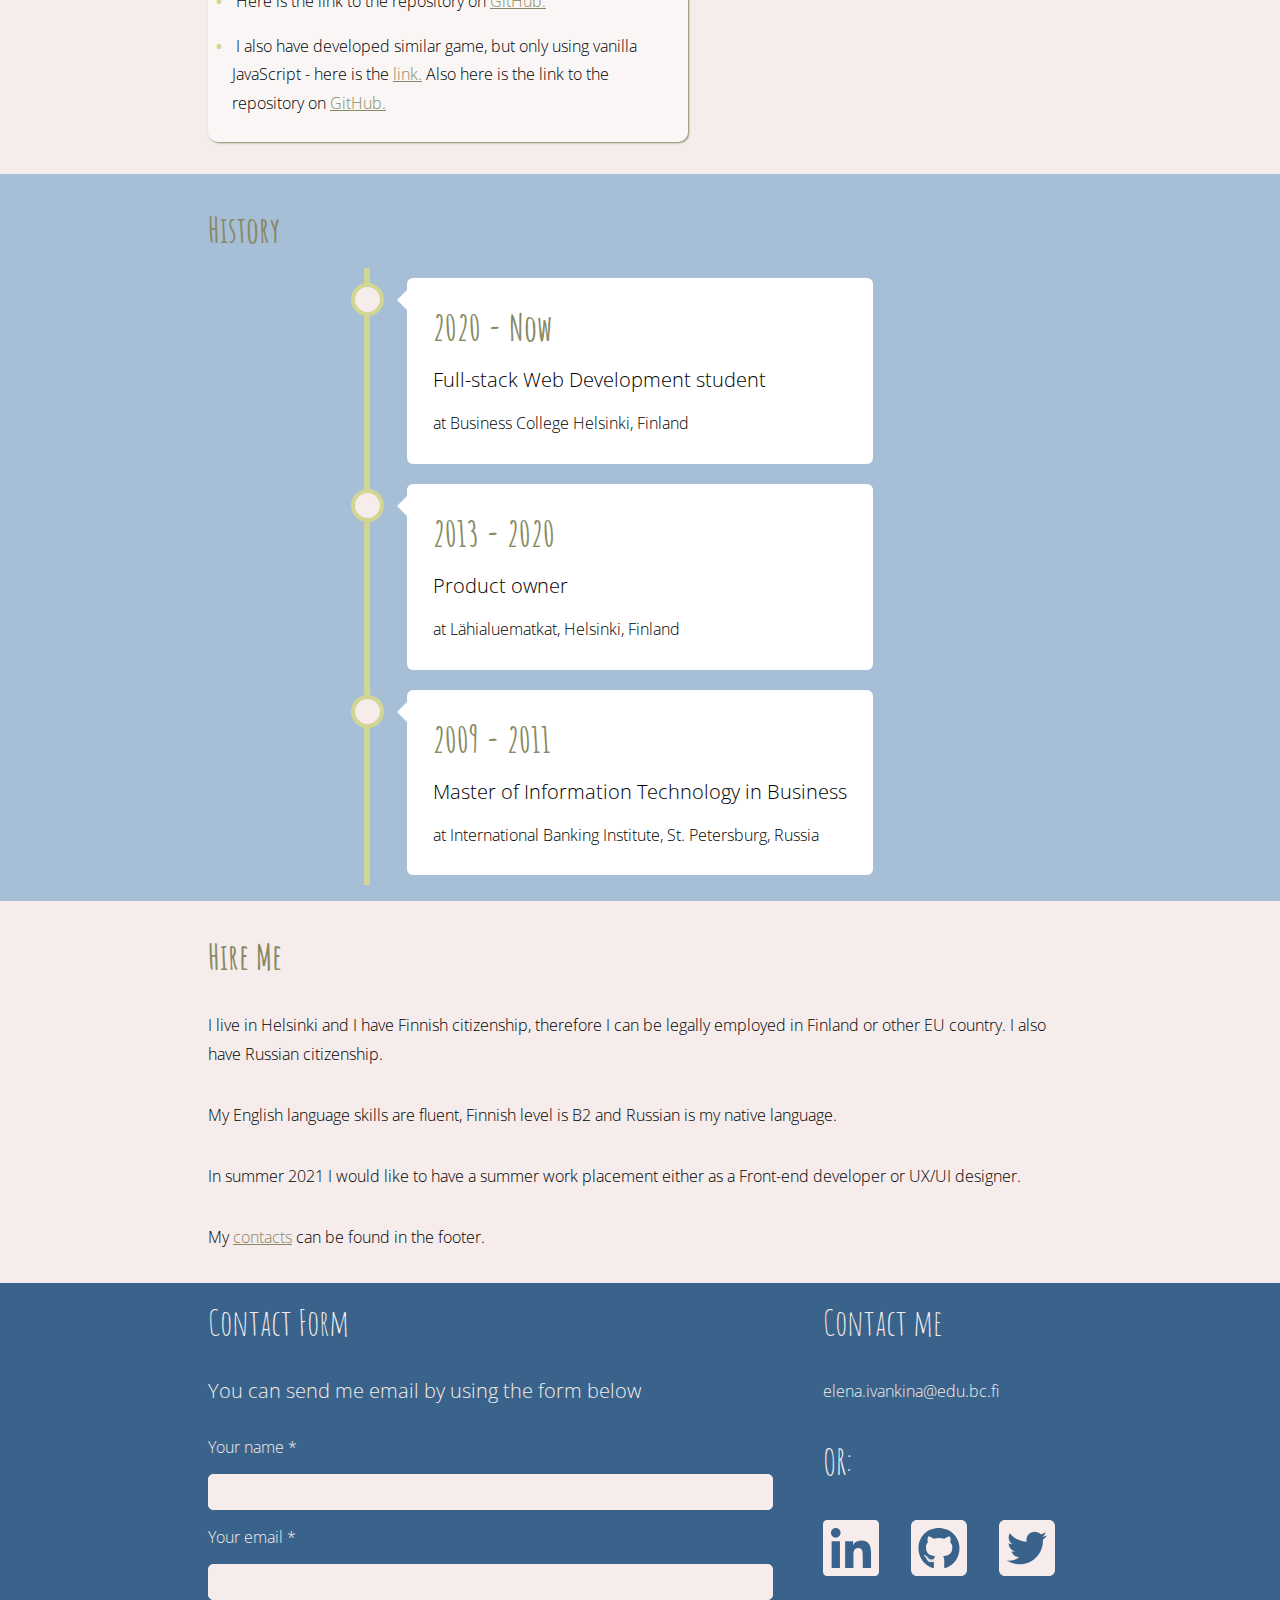
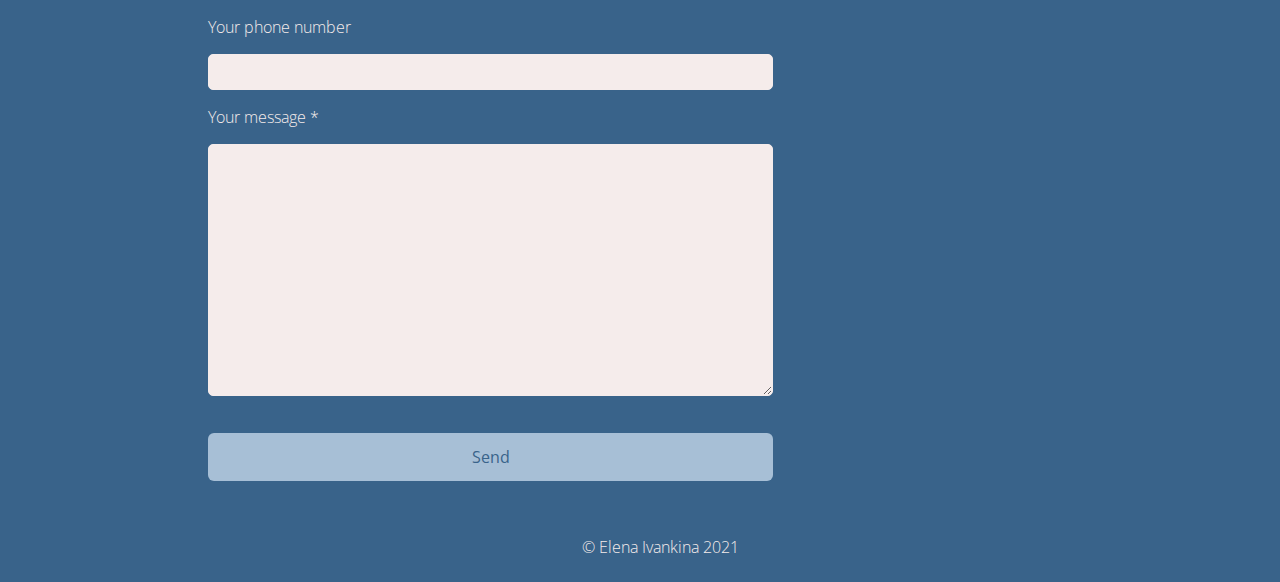
==== commit dcd74998: "added skills" ====
--- a/index.html
+++ b/index.html
@@ -126,6 +126,38 @@
 									<span style="width: 90%"></span>
 								</div>
 							</article>
+
+							<article class="card">
+								<i class="fab fa-php card-icon"></i>
+								<h3>PHP</h3>
+								<div class="meter">
+									<span style="width: 50%"></span>
+								</div>
+							</article>
+
+							<article class="card">
+								<i class="fab fa-symfony card-icon"></i>
+								<h3>Symfony</h3>
+								<div class="meter">
+									<span style="width: 40%"></span>
+								</div>
+							</article>
+
+							<article class="card">
+								<i class="fab fa-react card-icon"></i>
+								<h3>React</h3>
+								<div class="meter">
+									<span style="width: 70%"></span>
+								</div>
+							</article>
+
+							<article class="card">
+								<i class="fas fa-code-branch card-icon"></i>
+								<h3>git</h3>
+								<div class="meter">
+									<span style="width: 95%"></span>
+								</div>
+							</article>
 						</div>
 						<div class="courses">
 							<h2>Courses and books</h2>
--- a/style.css
+++ b/style.css
@@ -170,7 +170,7 @@
 	display: flex;
 	flex-wrap: wrap;
 	flex-direction: row;
-	justify-content: space-between;
+	justify-content: flex-start;
 }
 
 .card {
@@ -180,8 +180,8 @@
 	text-align: center;
 	border-radius: 10px;
 	margin: 1rem;
-	min-width: 8rem;
-	max-width: 15rem;
+	min-width: 10rem;
+	max-width: 10rem;
 	max-height: 15rem;
 }
 
@@ -545,6 +545,10 @@
 		font-weight: 300;
 	}
 
+	.card {
+		min-width: 8rem;
+	}
+
 	.work-card {
 		min-width: 8rem;
 	}
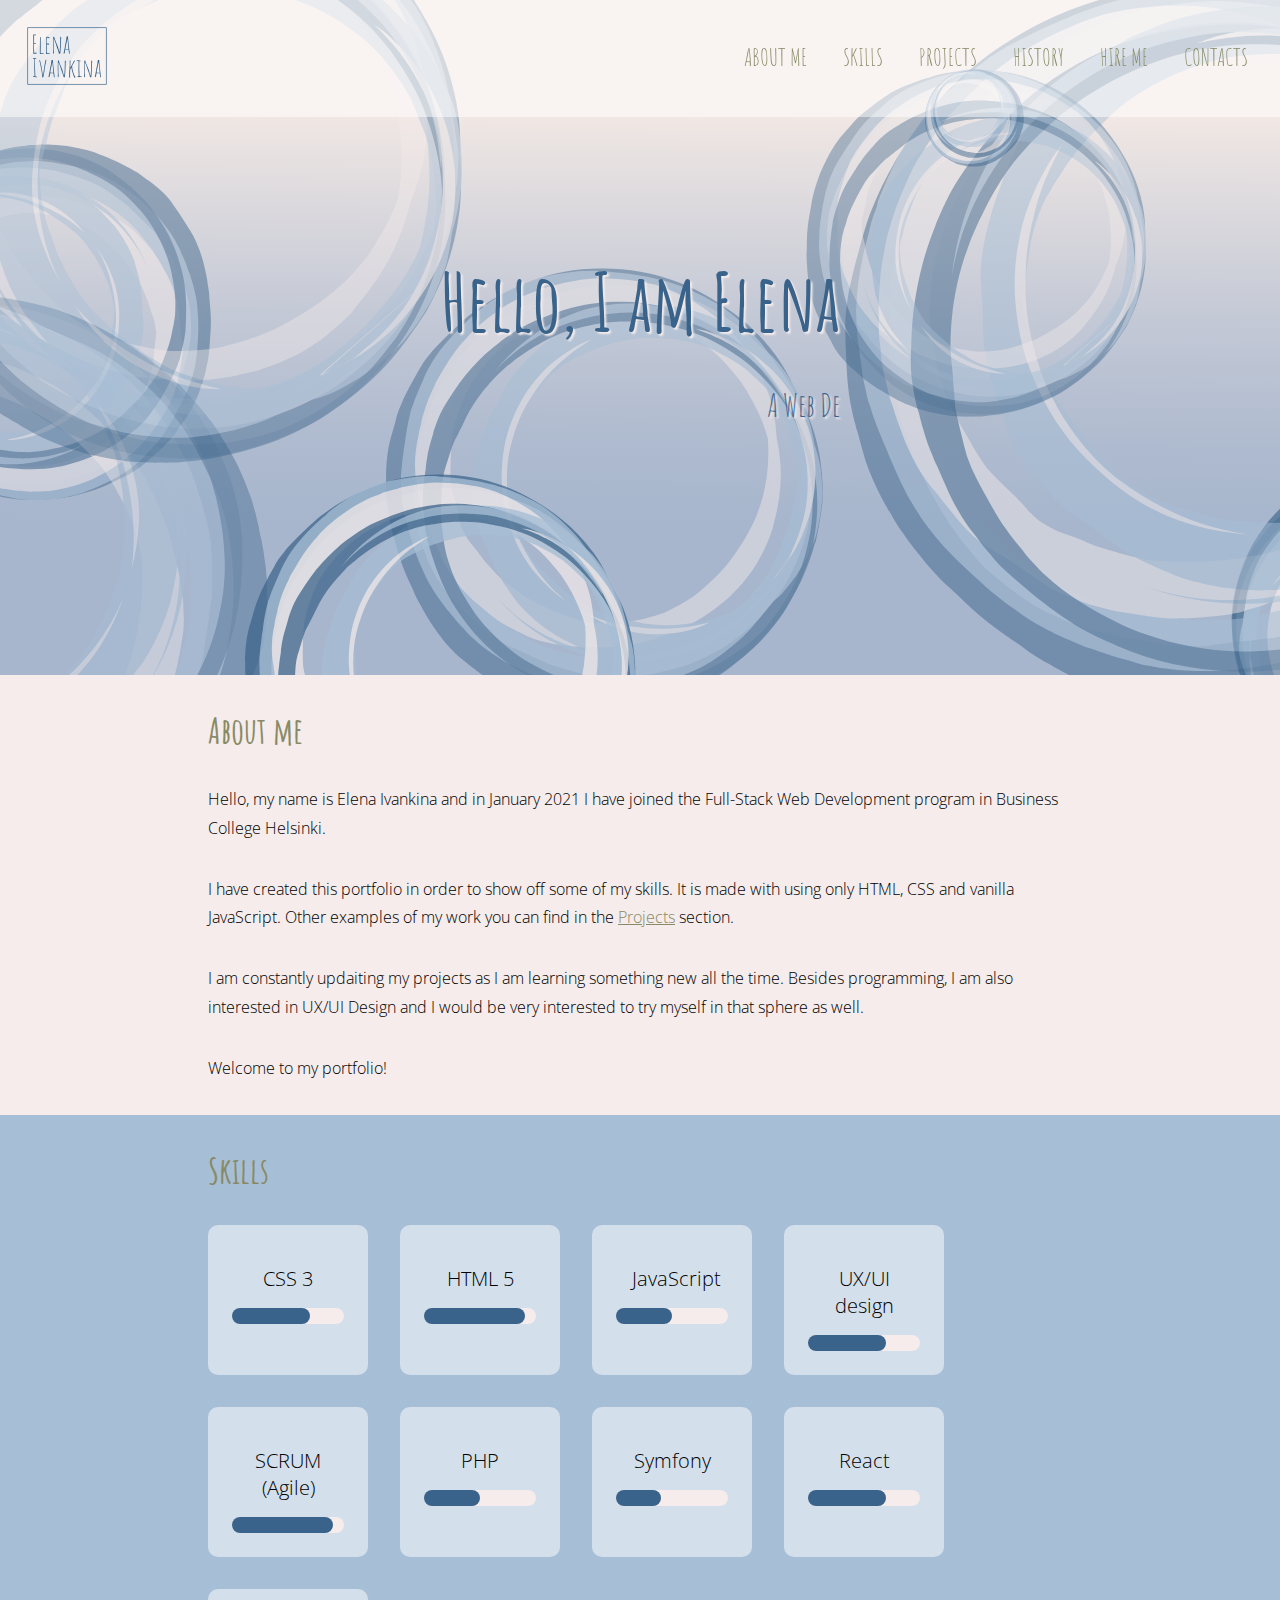
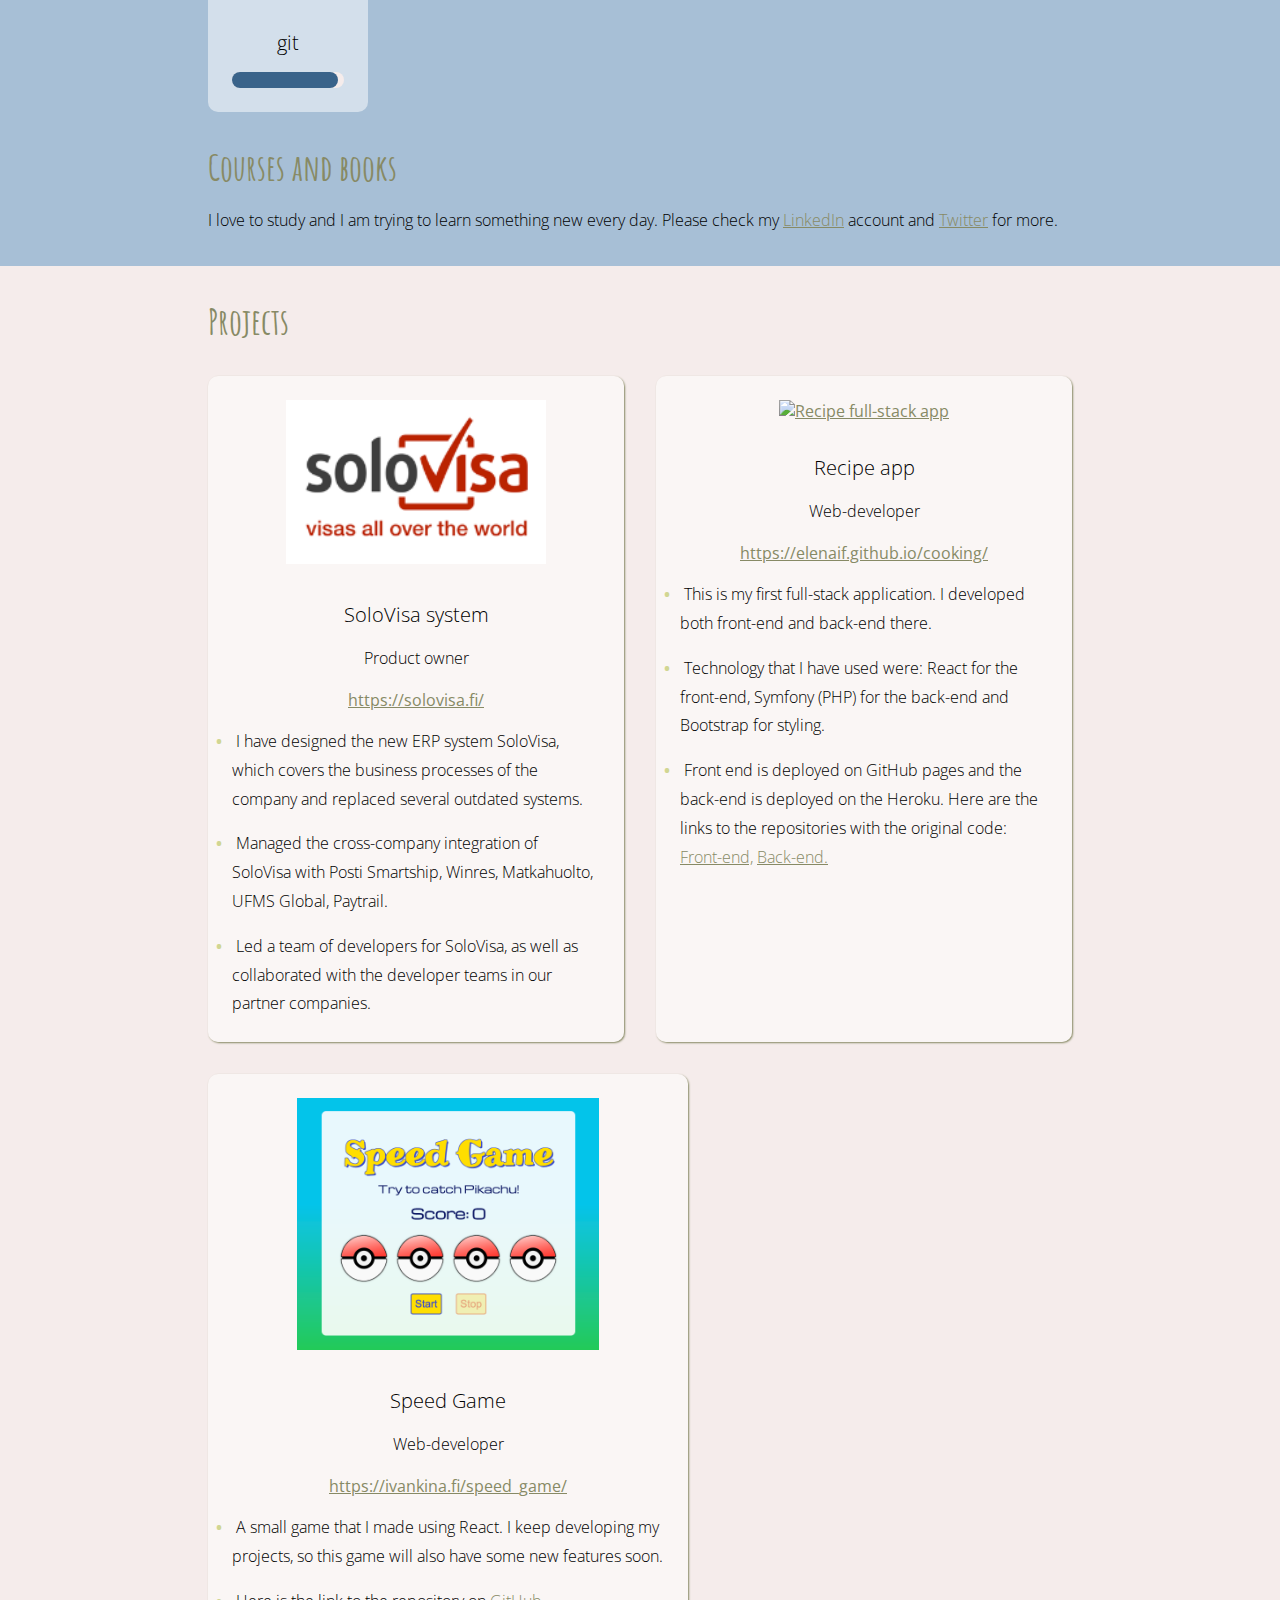
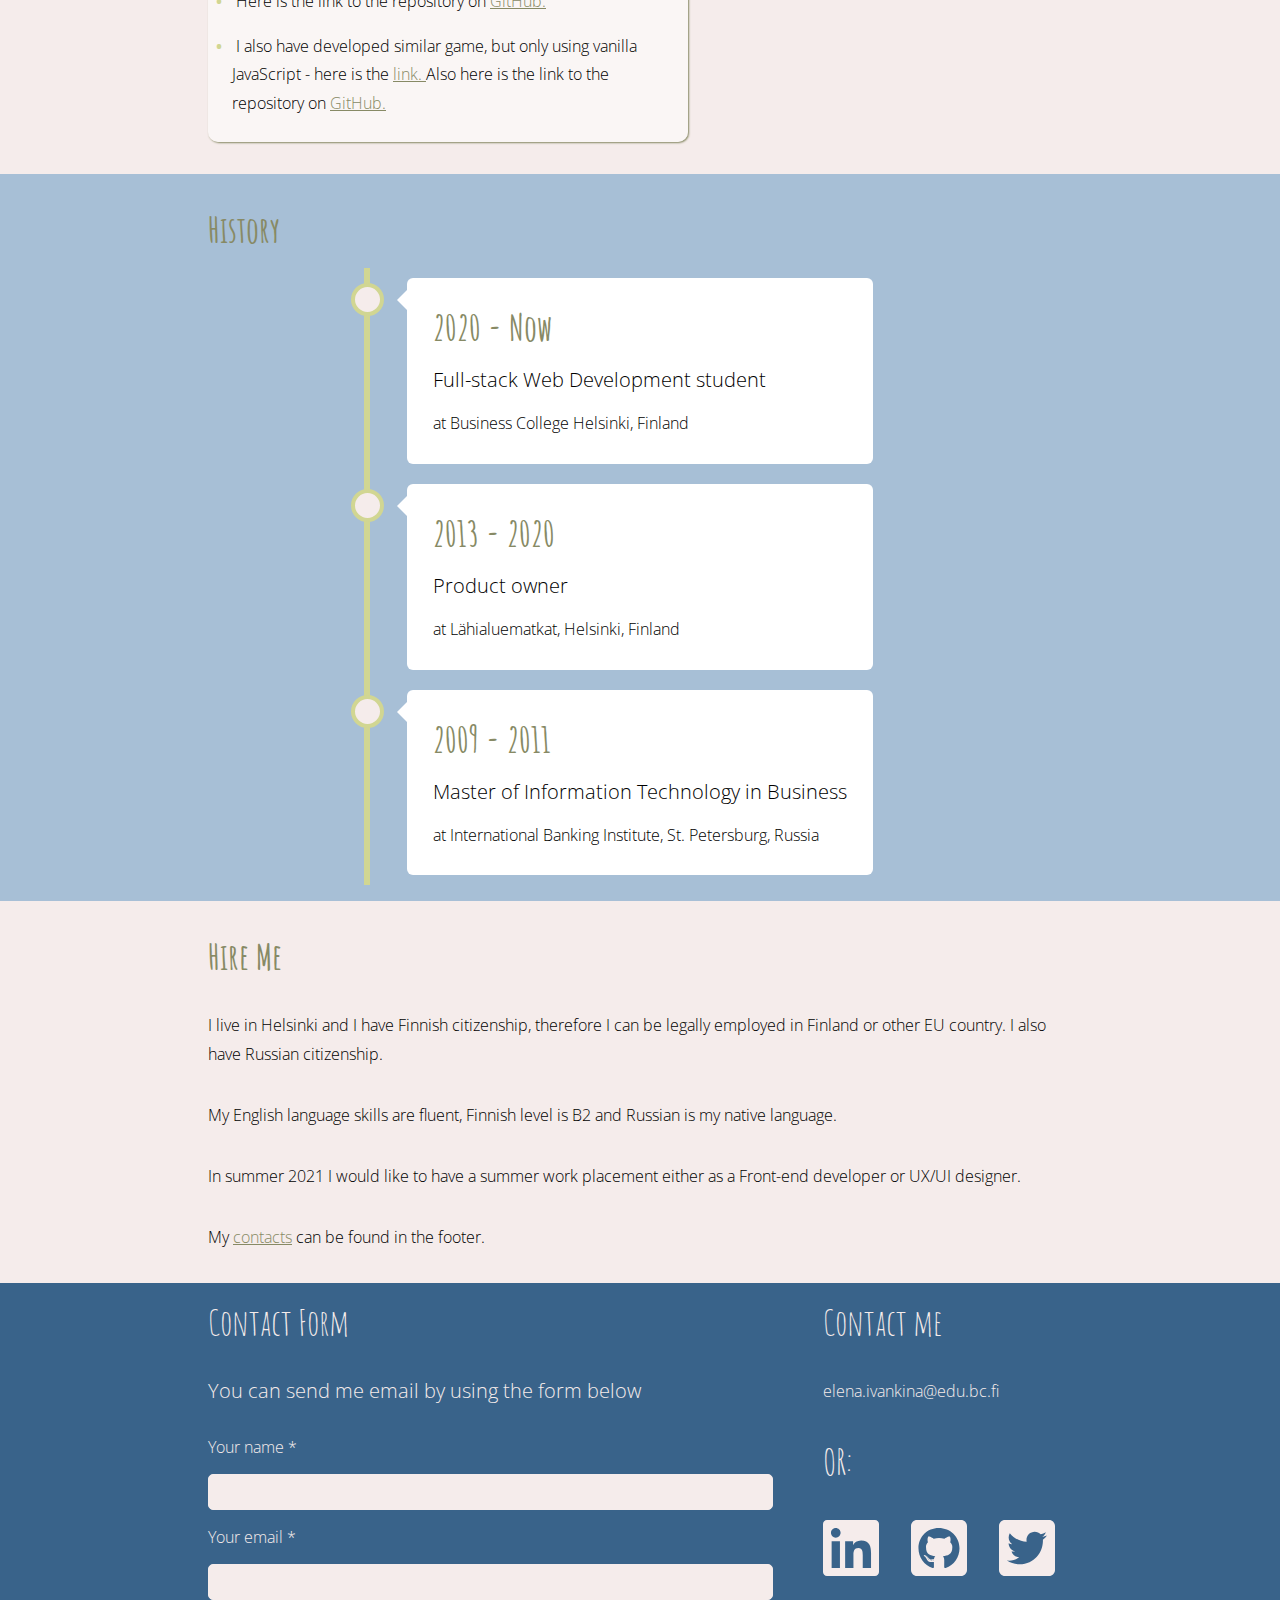
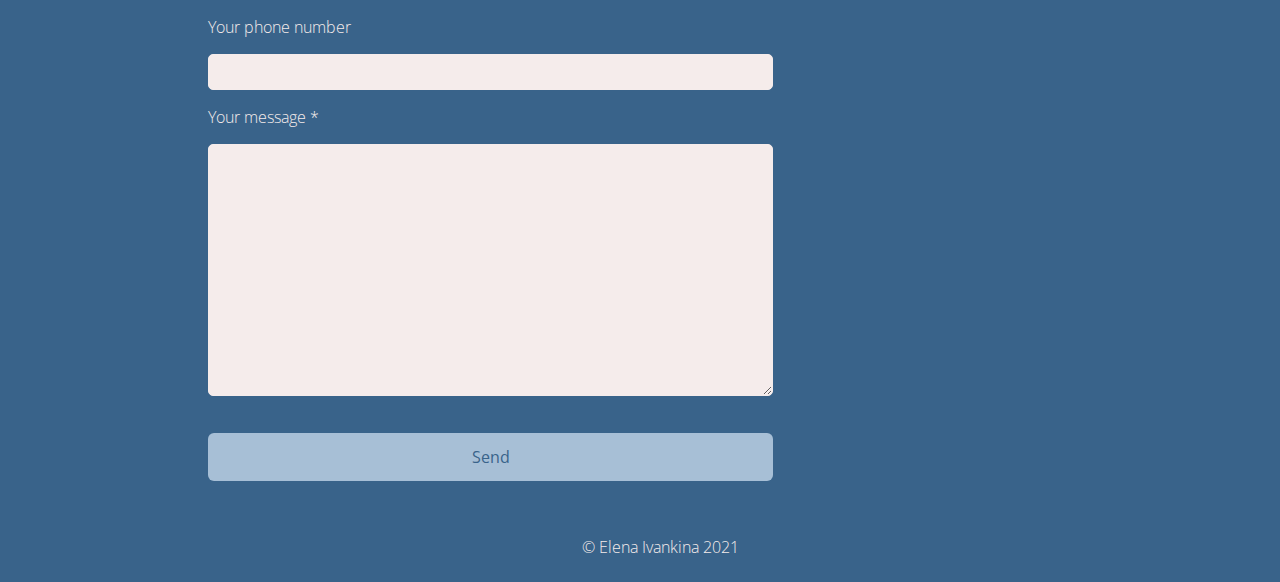
==== commit fc5cce89: "fixed links" ====
--- a/index.html
+++ b/index.html
@@ -228,8 +228,10 @@
 									<li>
 										Front end is deployed on GitHub pages and the back-end is deployed on the
 										Heroku. Here are the links to the repositories with the original code:
-										<a href="https://github.com/ElenaIf/cooking">Front-end,</a>
-										<a href="https://github.com/ElenaIf/cooking_backend">Back-end.</a>
+										<a href="https://github.com/ElenaIf/cooking" target="blank">Front-end,</a>
+										<a href="https://github.com/ElenaIf/cooking_backend" target="blank">
+											Back-end.
+										</a>
 									</li>
 								</ul>
 							</article>
@@ -250,16 +252,26 @@
 									</li>
 									<li>
 										Here is the link to the repository on
-										<a href="https://github.com/ElenaIf/React_Redux/tree/master/task3_speed_game">
+										<a
+											href="https://github.com/ElenaIf/React_Redux/tree/master/task3_speed_game"
+											target="blank"
+										>
 											GitHub.
 										</a>
 									</li>
 									<li>
 										I also have developed similar game, but only using vanilla JavaScript - here is
 										the
-										<a href="https://elenaif.github.io/JS/Day10SpeedGame/index.html">link.</a>
+										<a href="https://elenaif.github.io/JS/Day10SpeedGame/index.html" target="blank">
+											link.
+										</a>
 										Also here is the link to the repository on
-										<a href="https://github.com/ElenaIf/JS/tree/master/Day10SpeedGame">GitHub.</a>
+										<a
+											href="https://github.com/ElenaIf/JS/tree/master/Day10SpeedGame"
+											target="blank"
+										>
+											GitHub.
+										</a>
 									</li>
 								</ul>
 							</article>
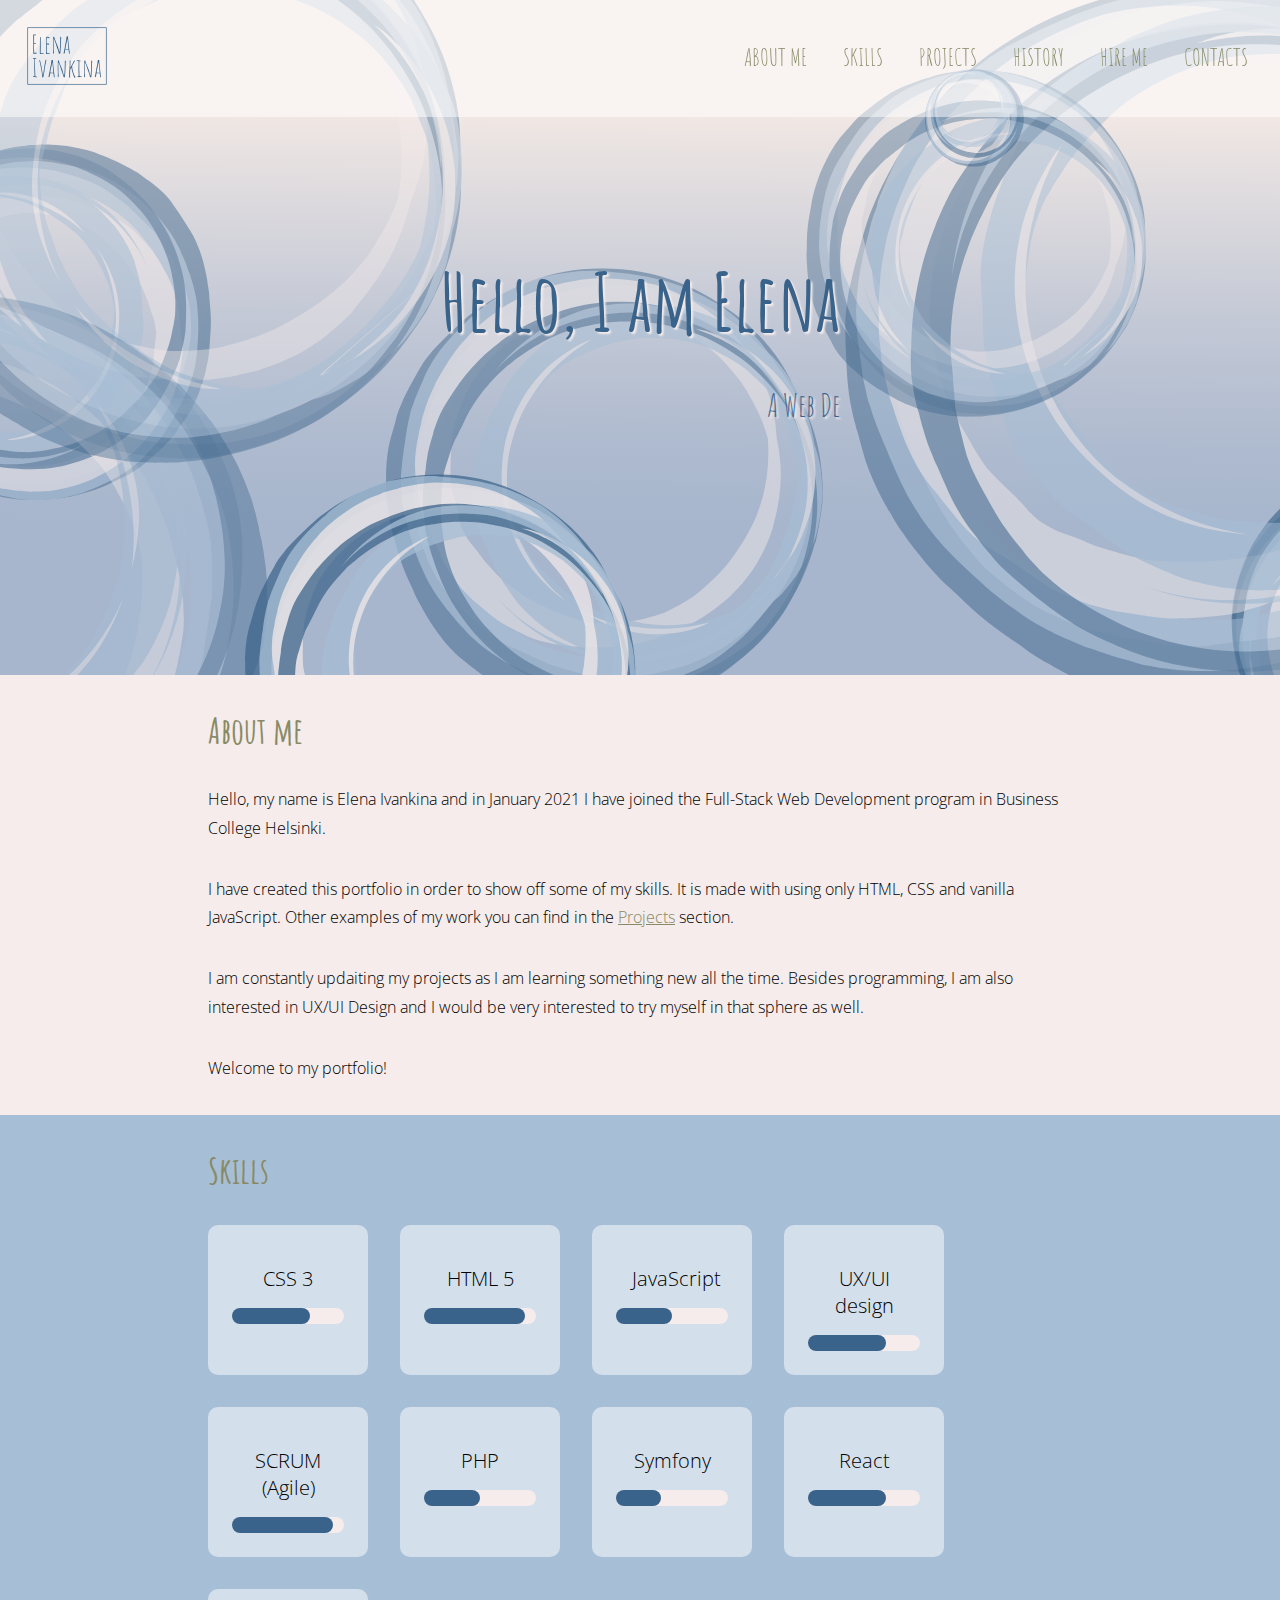
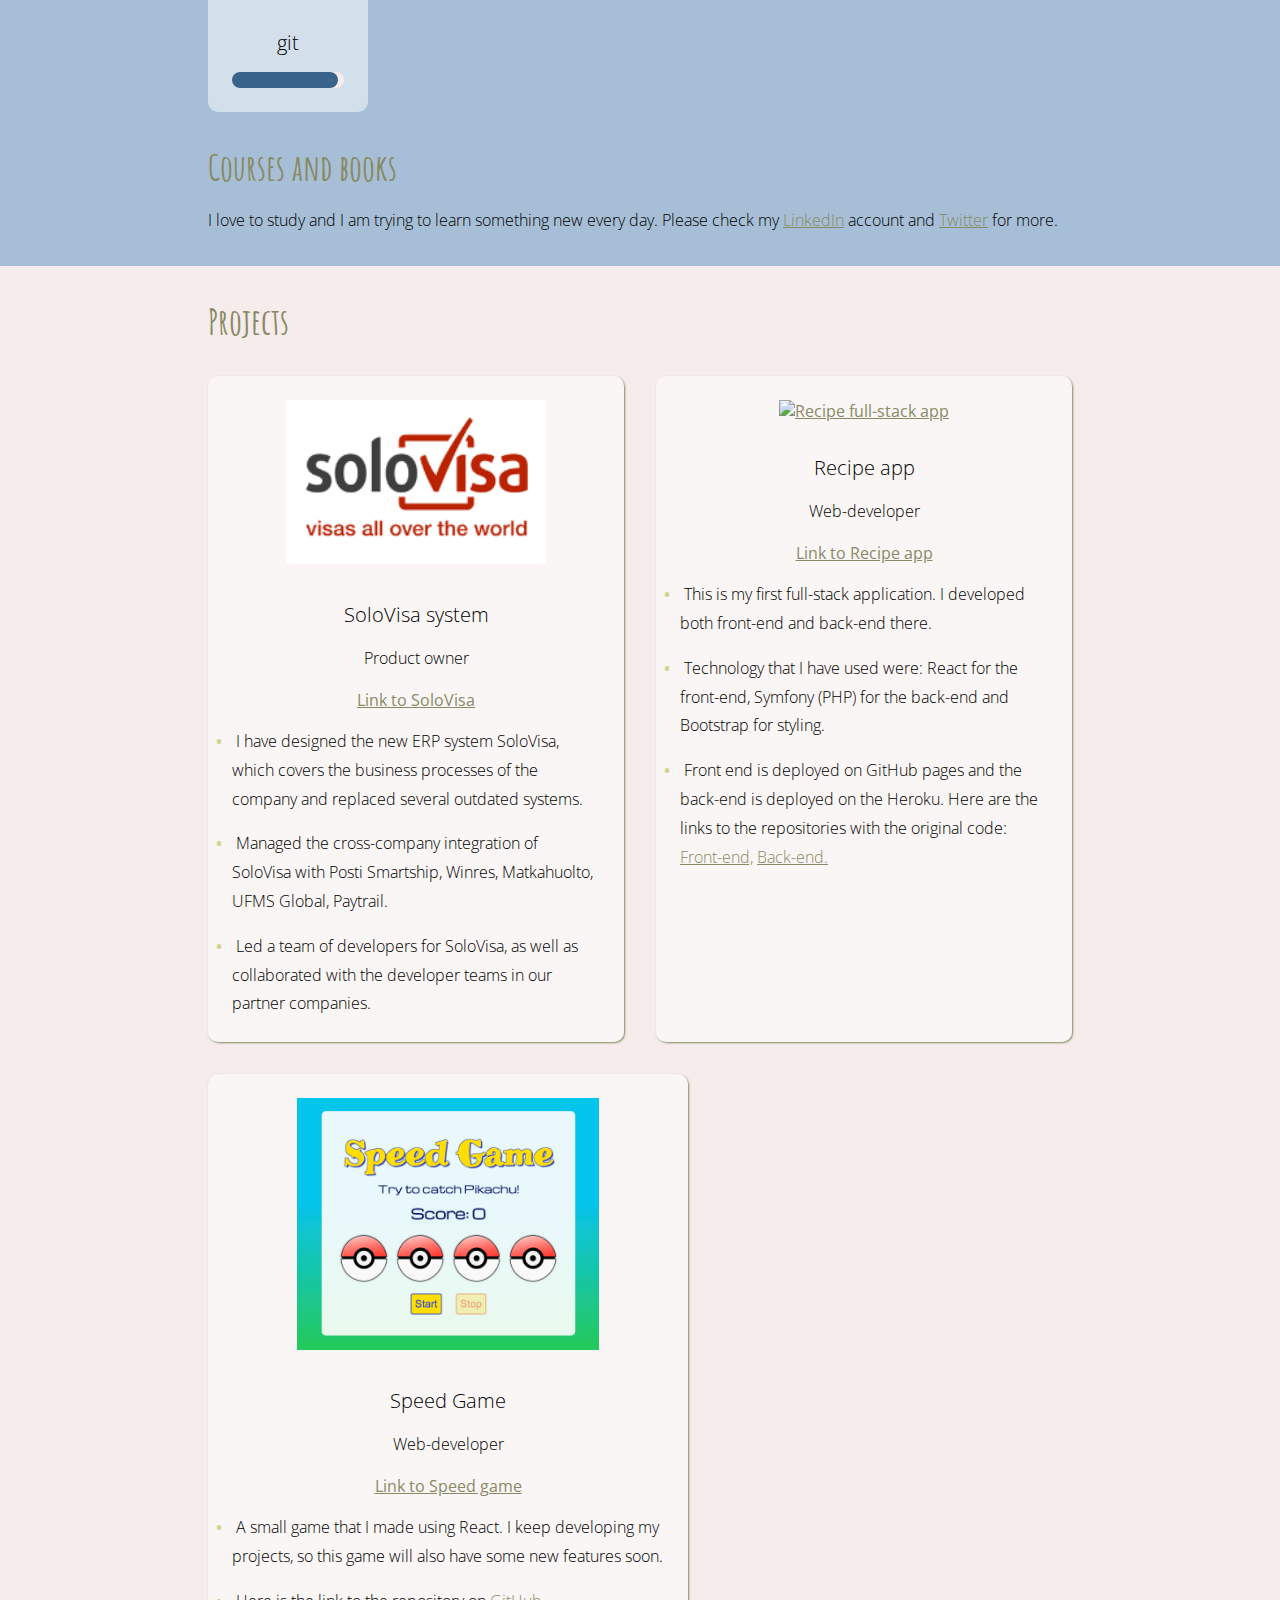
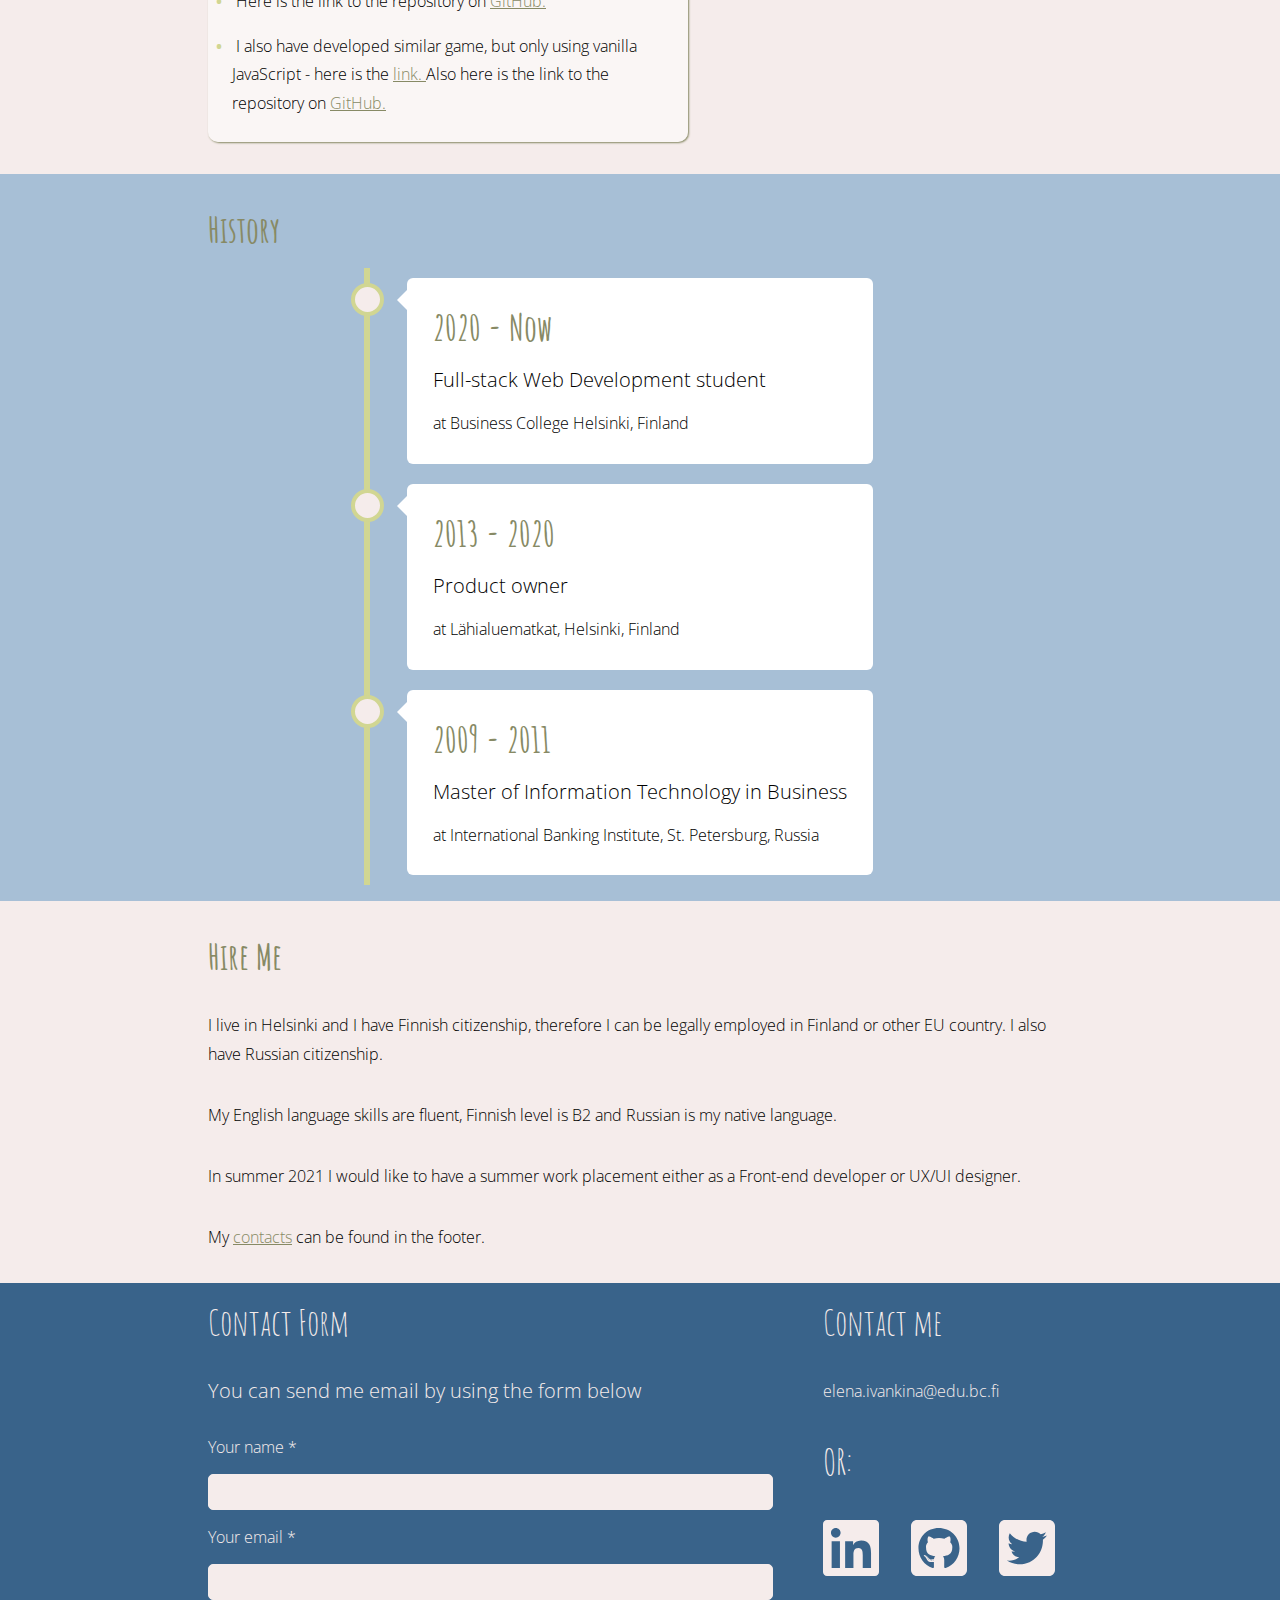
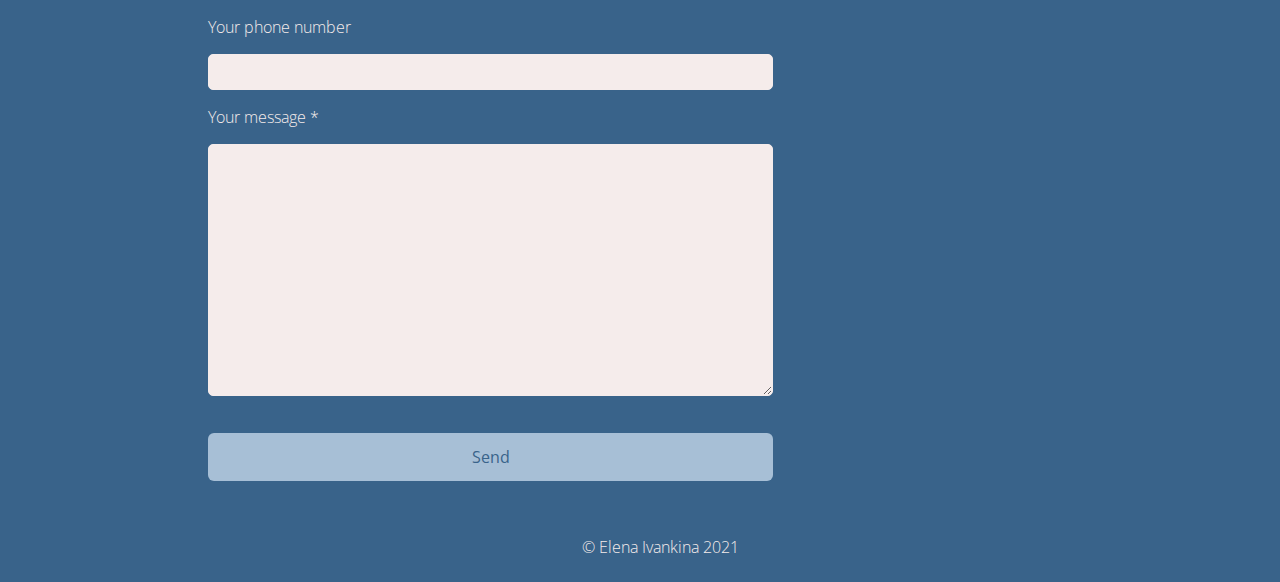
==== commit cb21d35b: "Fixed the cards styling" ====
--- a/index.html
+++ b/index.html
@@ -186,7 +186,7 @@
 								</a>
 								<h3>SoloVisa system</h3>
 								<p>Product owner</p>
-								<a href="https://solovisa.fi/" target="blank">https://solovisa.fi/</a>
+								<a href="https://solovisa.fi/" target="blank">Link to SoloVisa</a>
 								<ul>
 									<li>
 										I have designed the new ERP system SoloVisa, which covers the business processes
@@ -213,9 +213,7 @@
 								</a>
 								<h3>Recipe app</h3>
 								<p>Web-developer</p>
-								<a href="https://elenaif.github.io/cooking/" target="blank">
-									https://elenaif.github.io/cooking/
-								</a>
+								<a href="https://elenaif.github.io/cooking/" target="blank">Link to Recipe app</a>
 								<ul>
 									<li>
 										This is my first full-stack application. I developed both front-end and back-end
@@ -242,9 +240,7 @@
 								</a>
 								<h3>Speed Game</h3>
 								<p>Web-developer</p>
-								<a href="https://ivankina.fi/speed_game/" target="blank">
-									https://ivankina.fi/speed_game/
-								</a>
+								<a href="https://ivankina.fi/speed_game/" target="blank">Link to Speed game</a>
 								<ul>
 									<li>
 										A small game that I made using React. I keep developing my projects, so this
--- a/style.css
+++ b/style.css
@@ -546,7 +546,7 @@
 	}
 
 	.card {
-		min-width: 8rem;
+		min-width: 10rem;
 	}
 
 	.work-card {
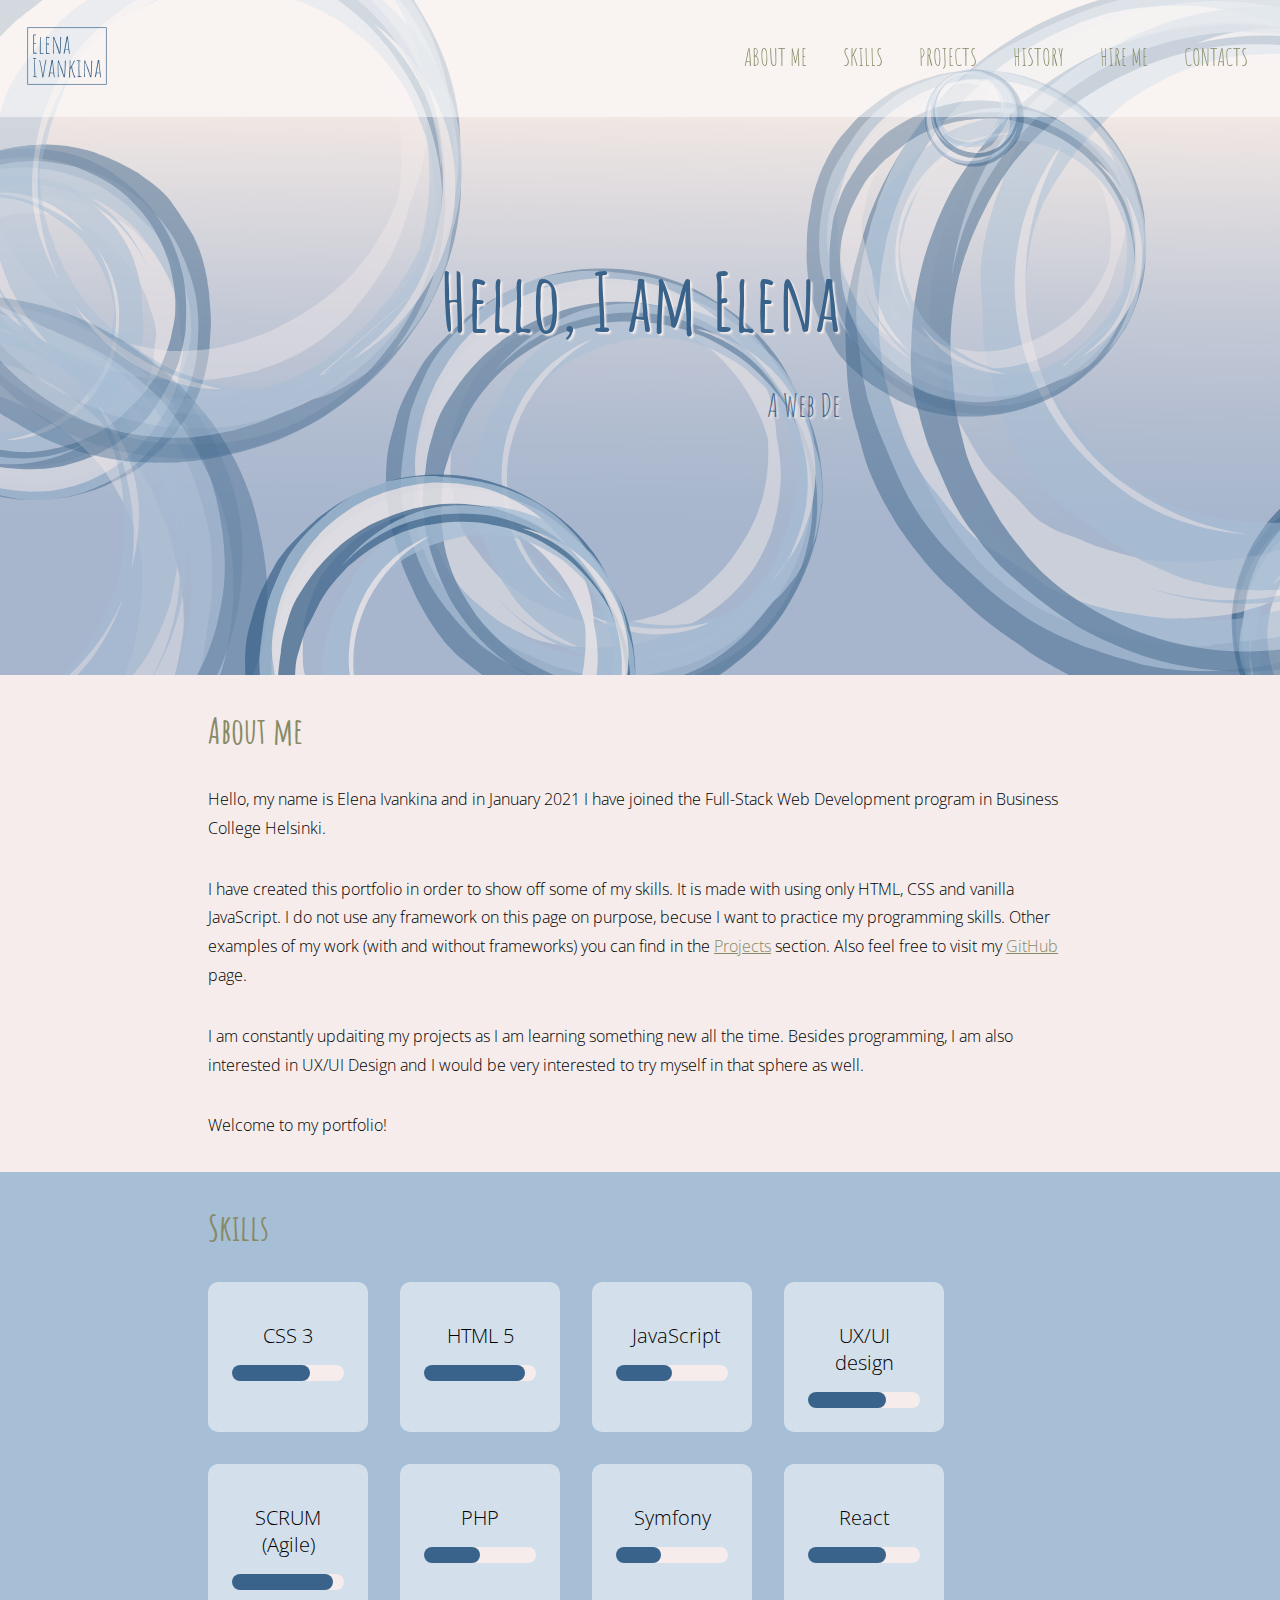
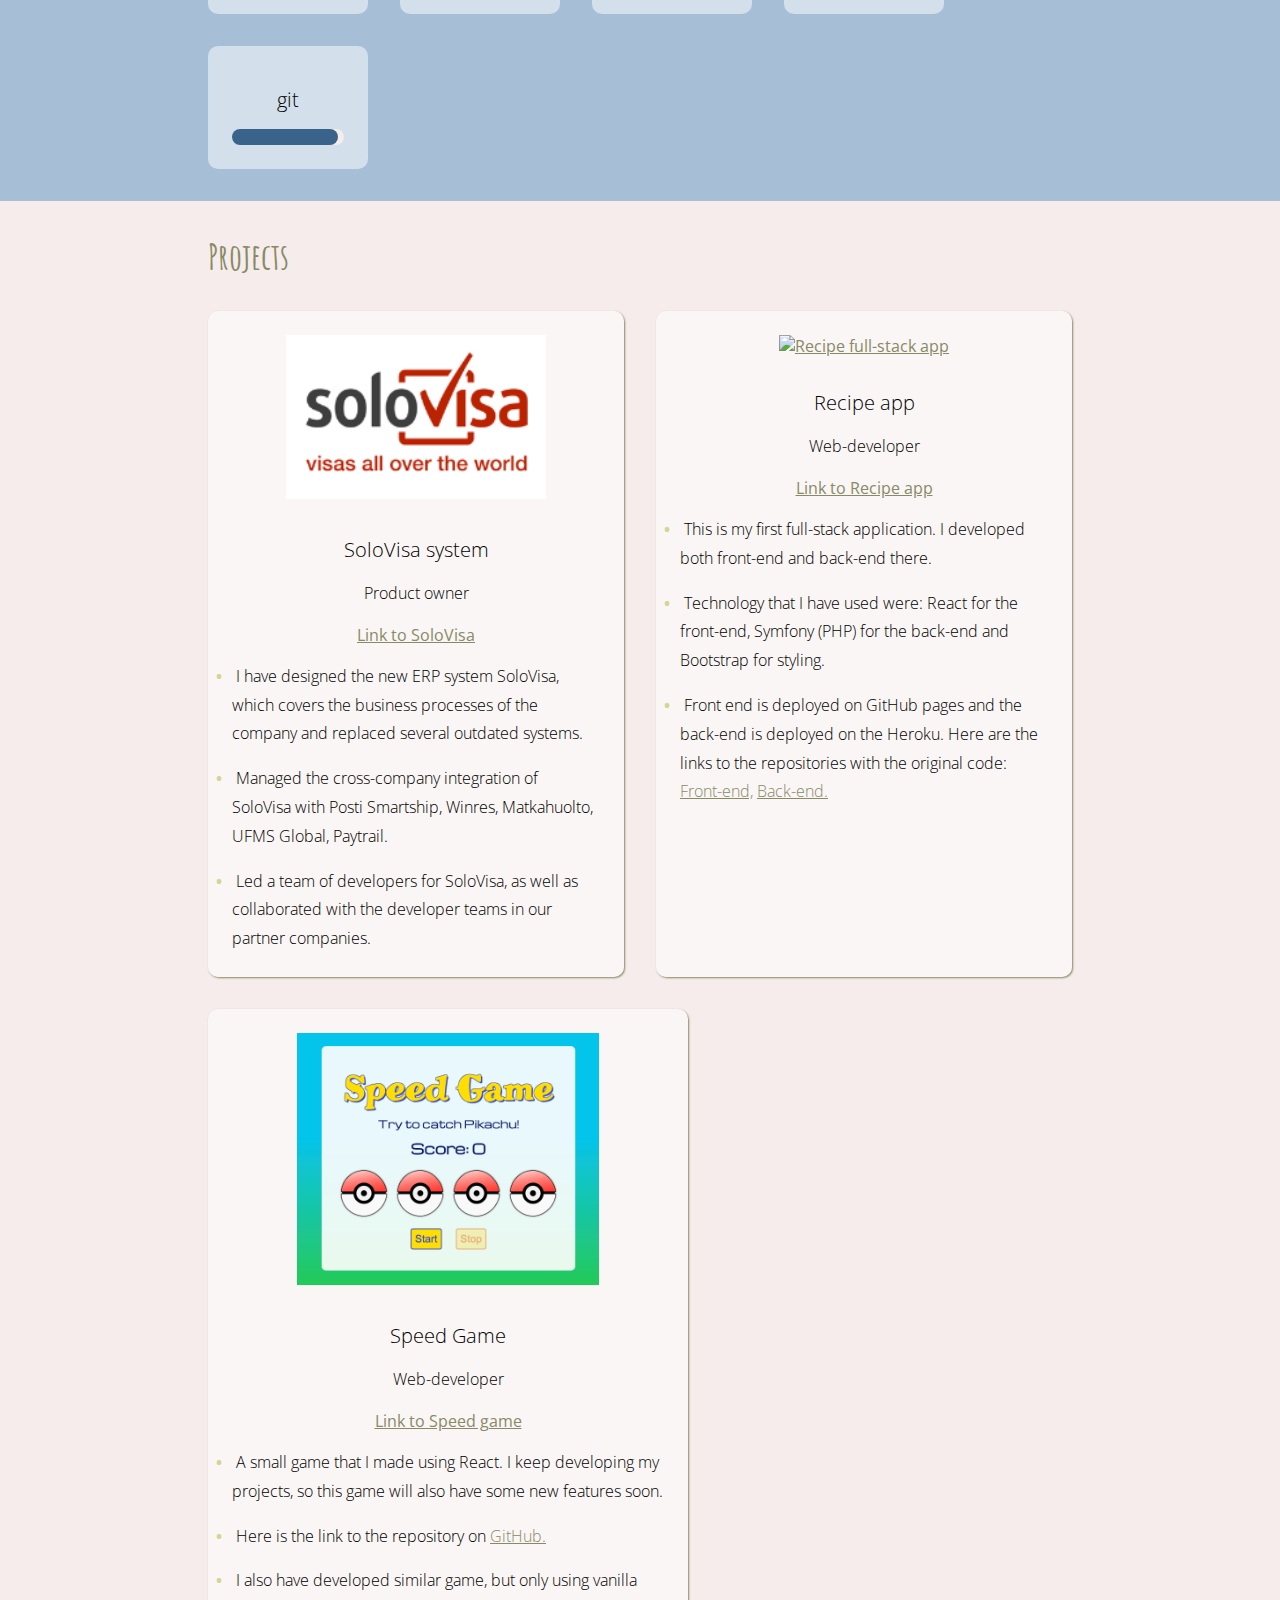
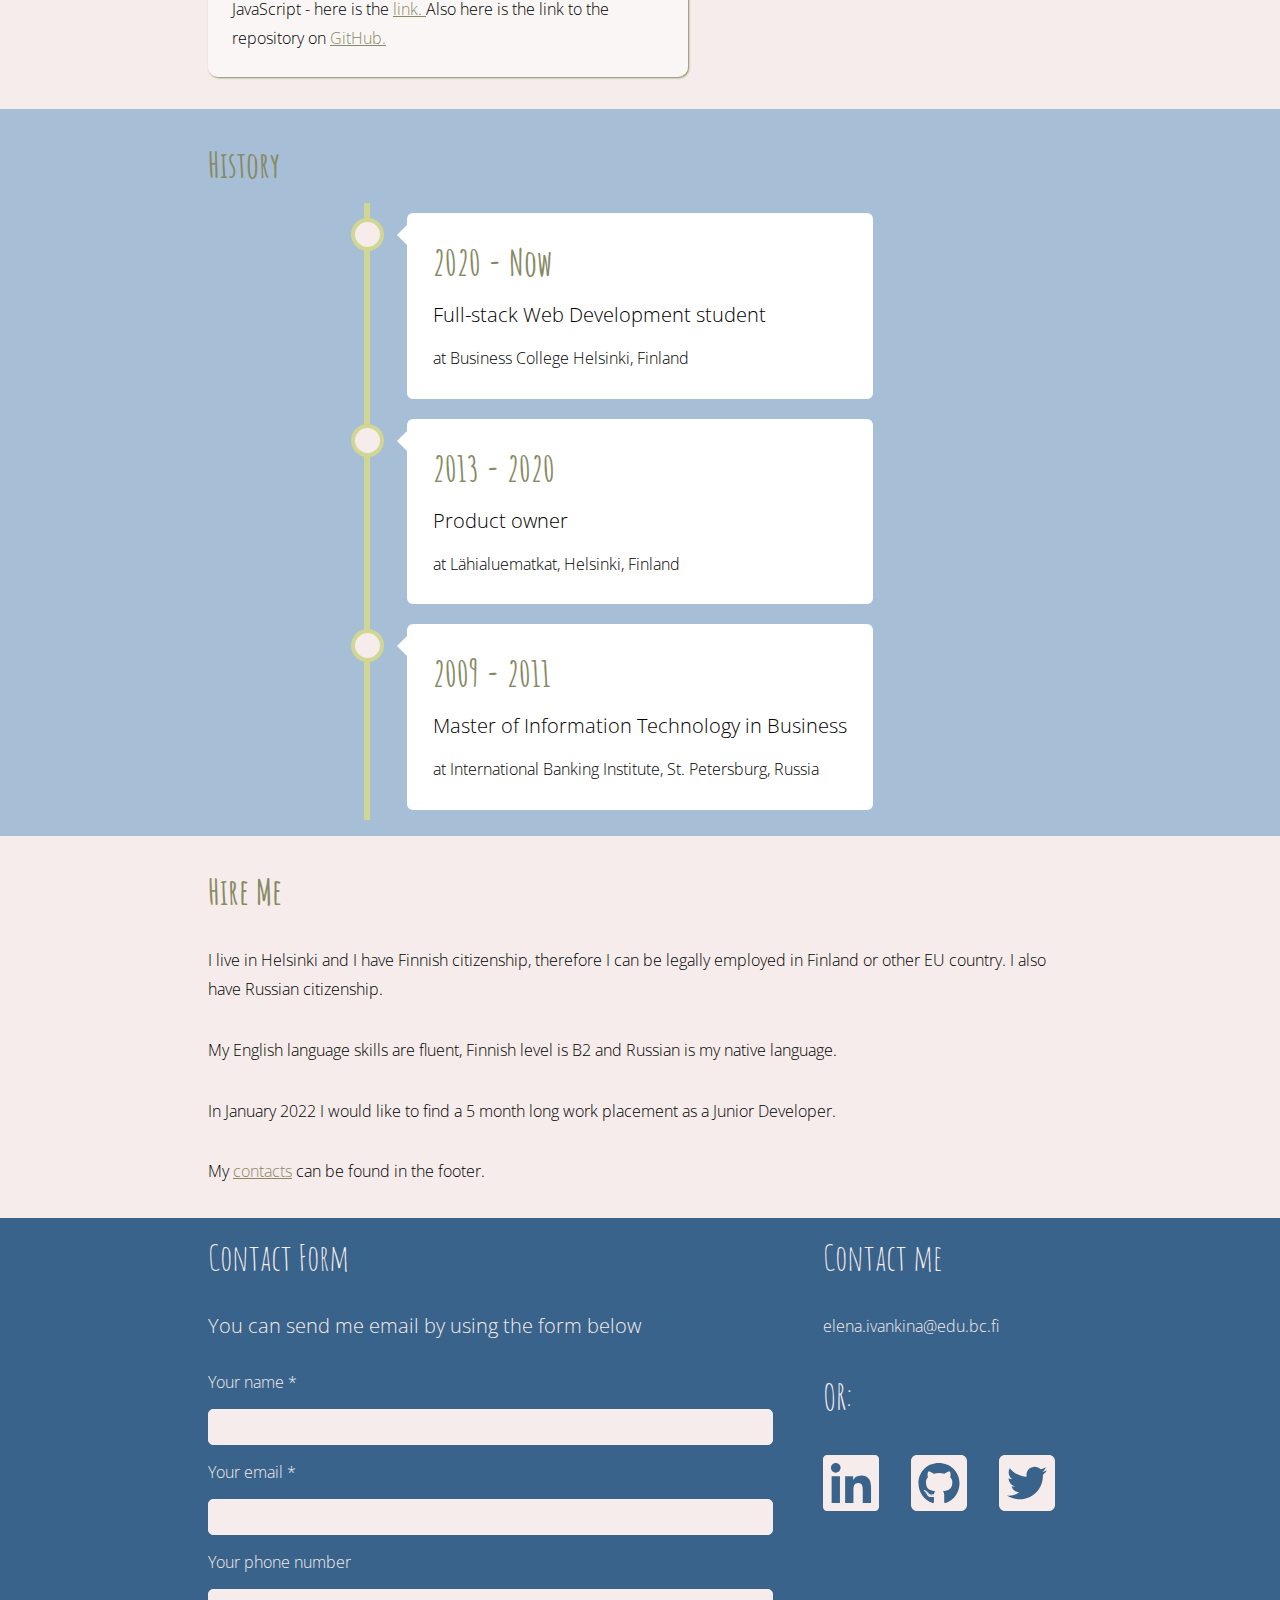
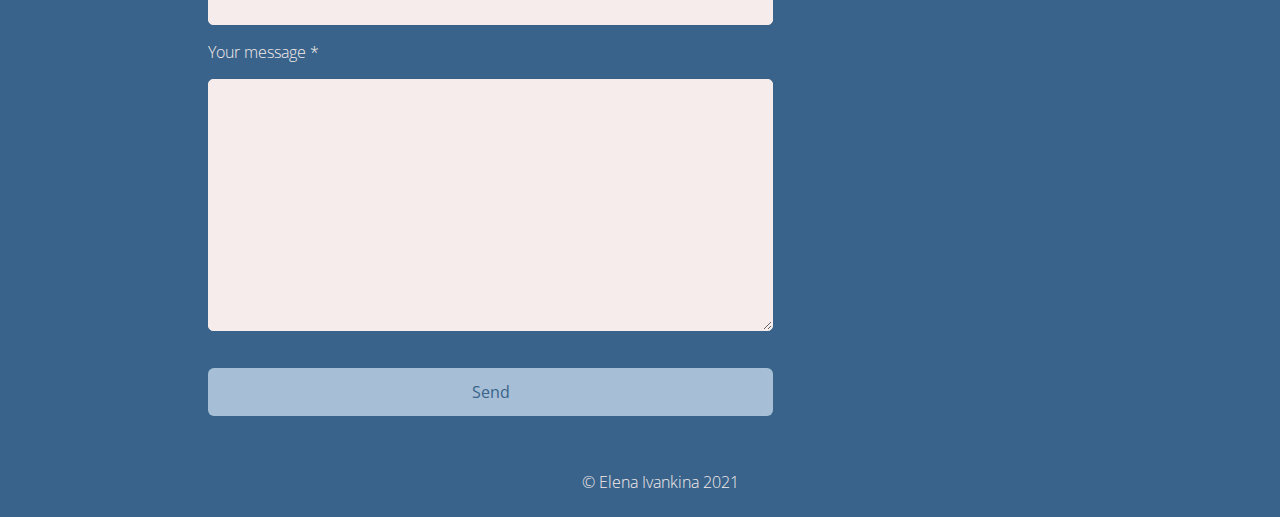
==== commit 73d5bc1e: "edited info on the page" ====
--- a/index.html
+++ b/index.html
@@ -69,10 +69,13 @@
 						</p>
 						<p>
 							I have created this portfolio in order to show off some of my skills. It is made with
-							using only HTML, CSS and vanilla JavaScript. Other examples of my work you can find in
-							the
+							using only HTML, CSS and vanilla JavaScript. I do not use any framework on this page
+							on purpose, becuse I want to practice my programming skills. Other examples of my work
+							(with and without frameworks) you can find in the
 							<a href="#work">Projects</a>
-							section.
+							section. Also feel free to visit my
+							<a href="https://github.com/ElenaIf">GitHub</a>
+							page.
 						</p>
 						<p>
 							I am constantly updaiting my projects as I am learning something new all the time.
@@ -159,7 +162,7 @@
 								</div>
 							</article>
 						</div>
-						<div class="courses">
+						<!-- <div class="courses">
 							<h2>Courses and books</h2>
 							<p>
 								I love to study and I am trying to learn something new every day. Please check my
@@ -168,7 +171,7 @@
 								<a href="https://twitter.com/lenaif5" target="blank">Twitter</a>
 								for more.
 							</p>
-						</div>
+						</div> -->
 					</section>
 				</div>
 				<div class="colored-section">
@@ -314,8 +317,8 @@
 							language.
 						</p>
 						<p>
-							In summer 2021 I would like to have a summer work placement either as a Front-end
-							developer or UX/UI designer.
+							In January 2022 I would like to find a 5 month long work placement as a Junior
+							Developer.
 						</p>
 						<p>
 							My
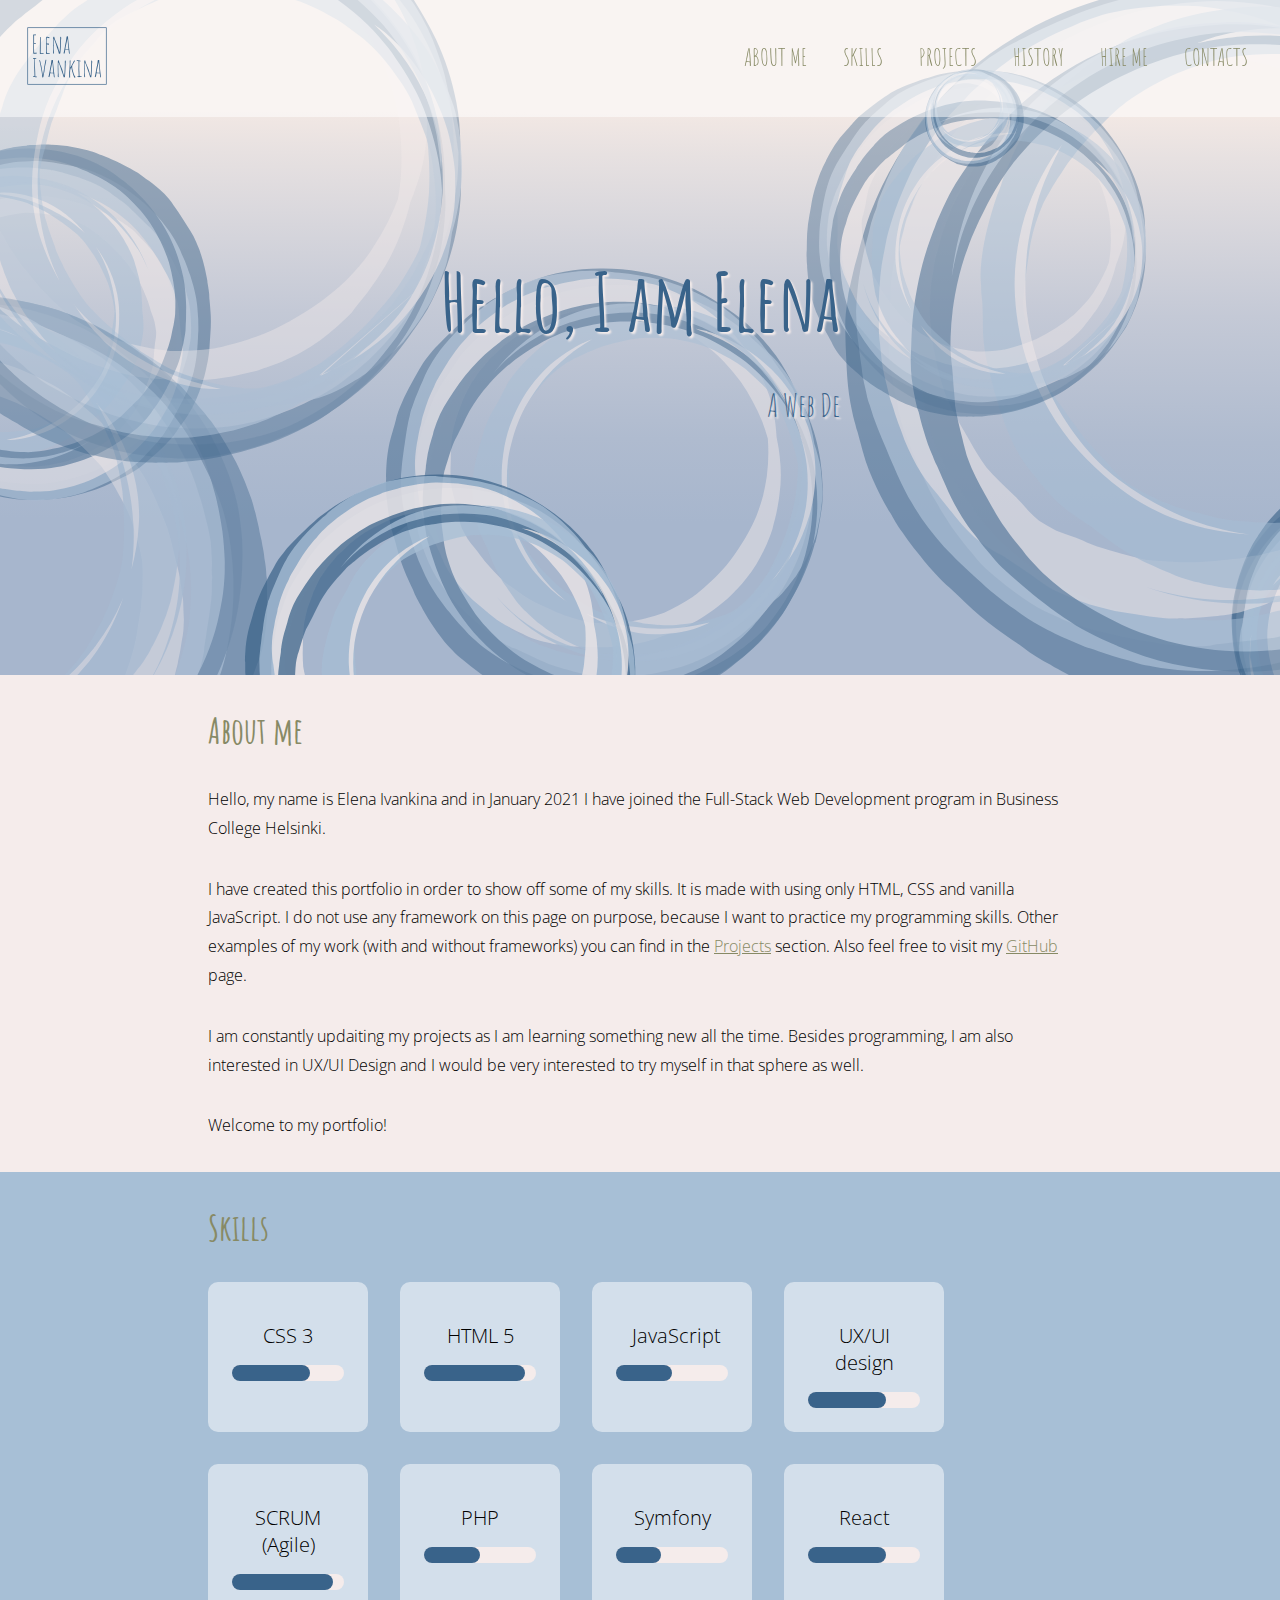
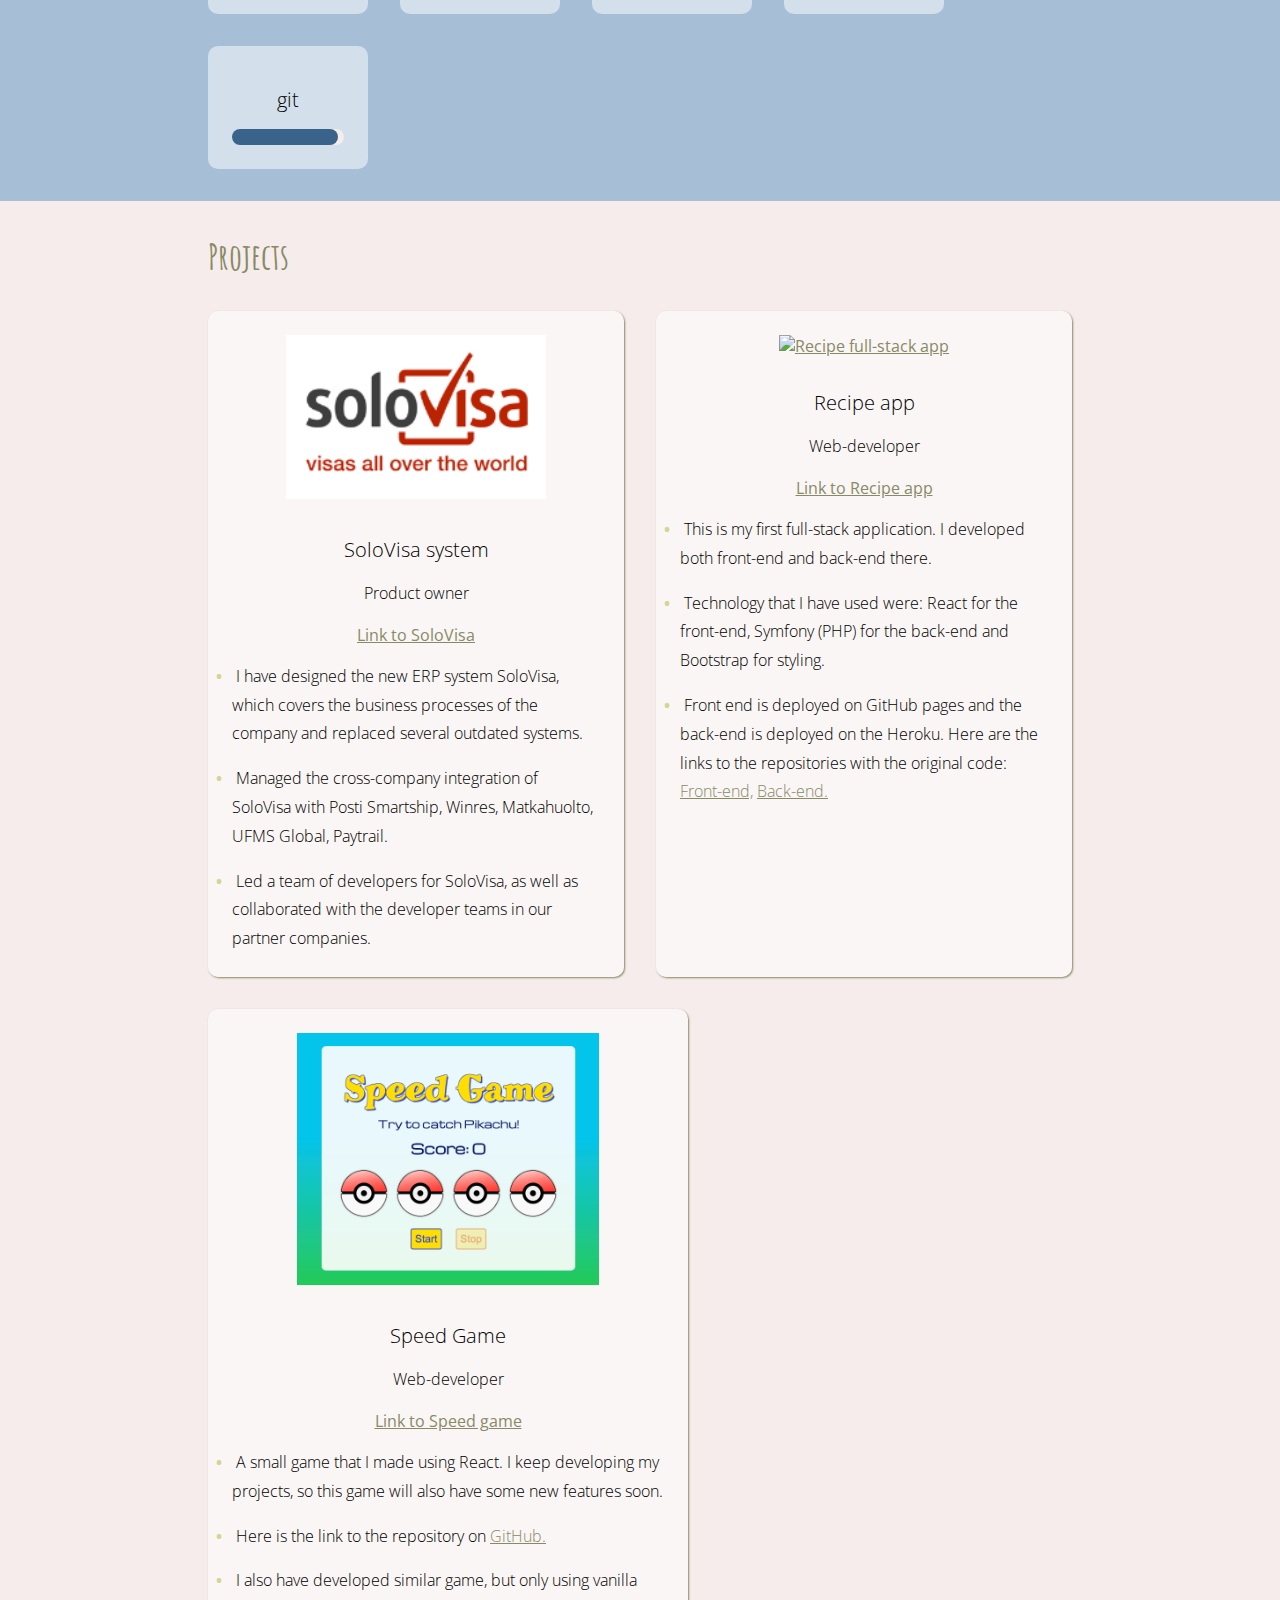
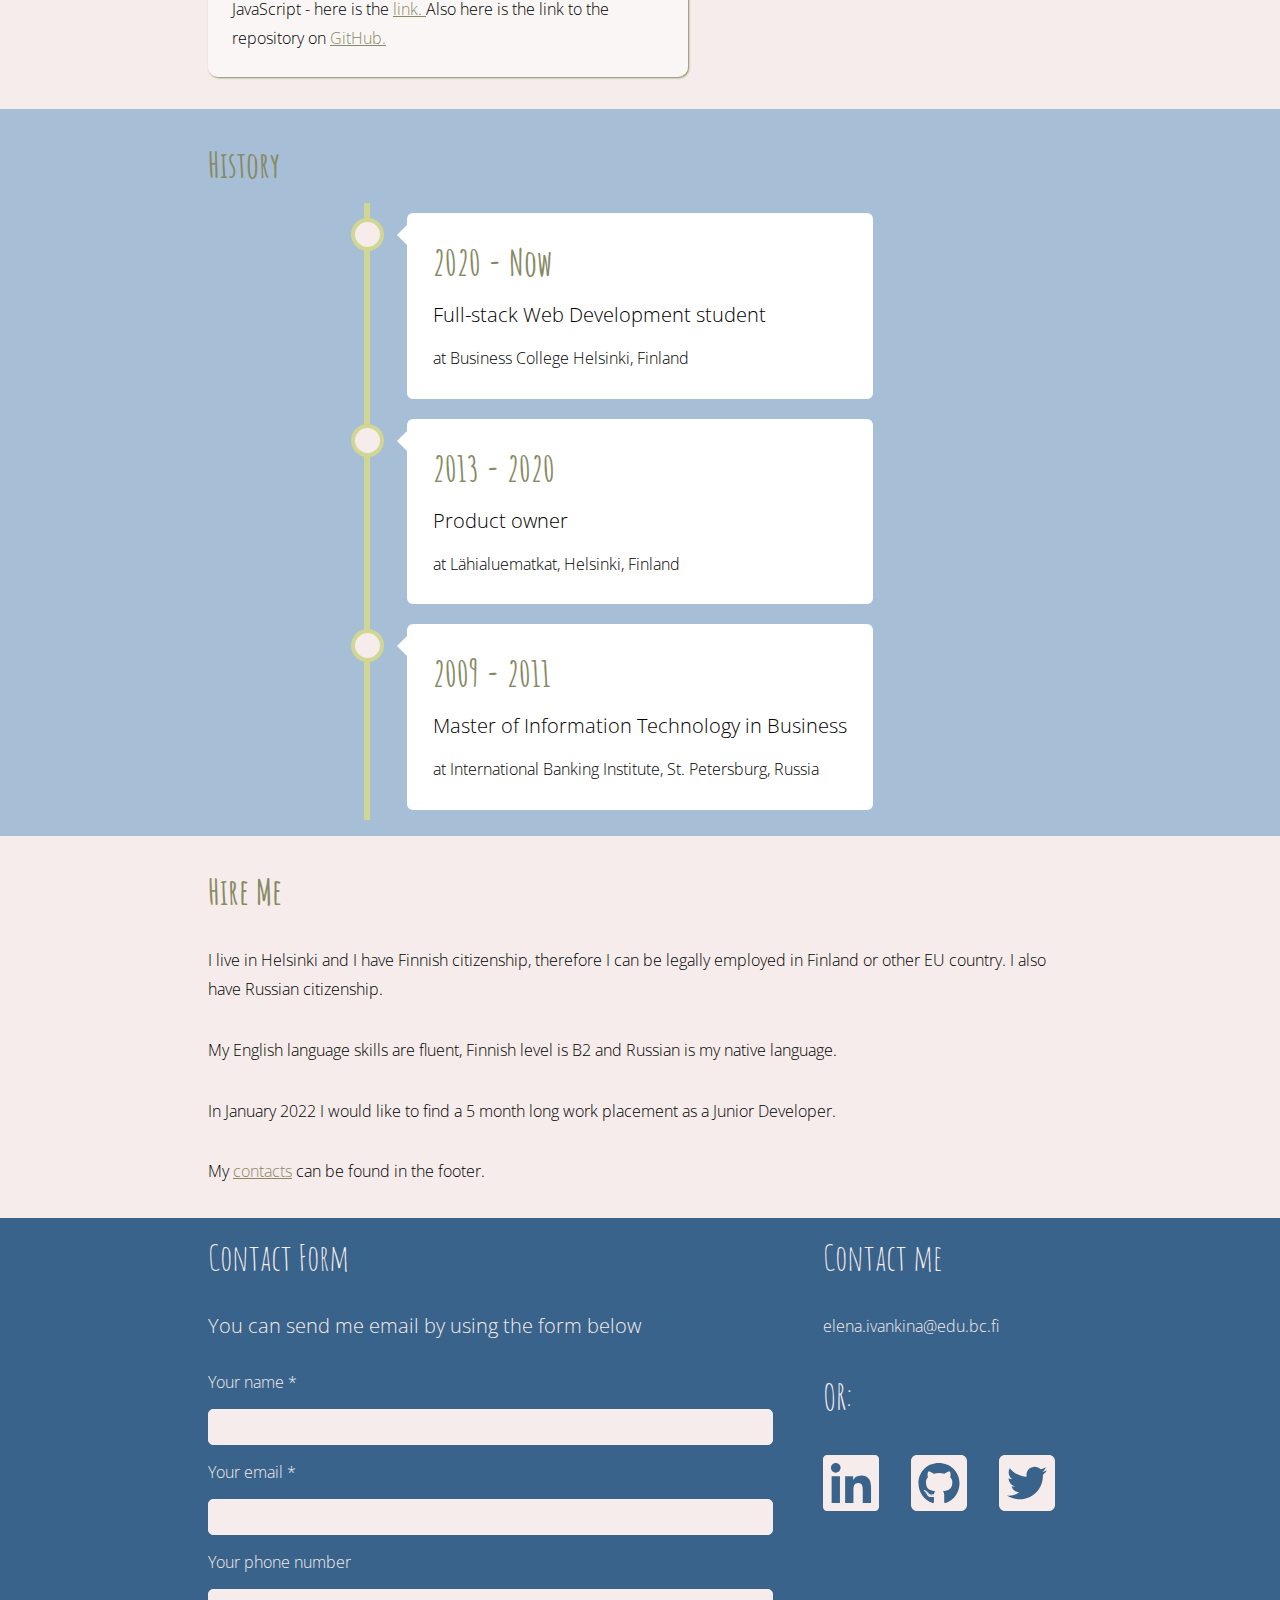
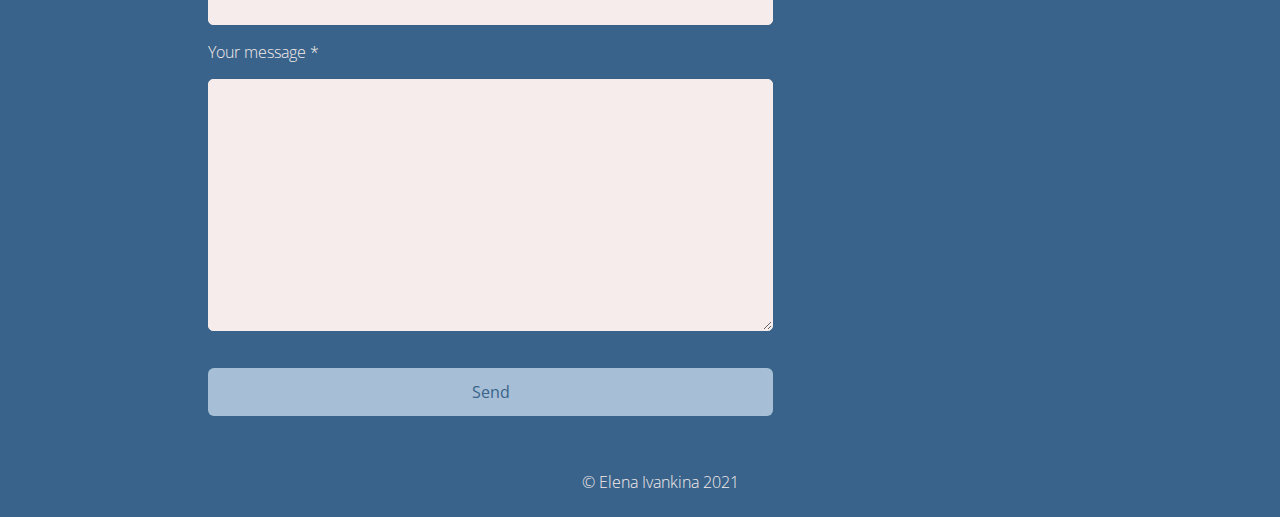
==== commit ad0f8225: "fixed the typo in index" ====
--- a/index.html
+++ b/index.html
@@ -70,8 +70,8 @@
 						<p>
 							I have created this portfolio in order to show off some of my skills. It is made with
 							using only HTML, CSS and vanilla JavaScript. I do not use any framework on this page
-							on purpose, becuse I want to practice my programming skills. Other examples of my work
-							(with and without frameworks) you can find in the
+							on purpose, because I want to practice my programming skills. Other examples of my
+							work (with and without frameworks) you can find in the
 							<a href="#work">Projects</a>
 							section. Also feel free to visit my
 							<a href="https://github.com/ElenaIf">GitHub</a>
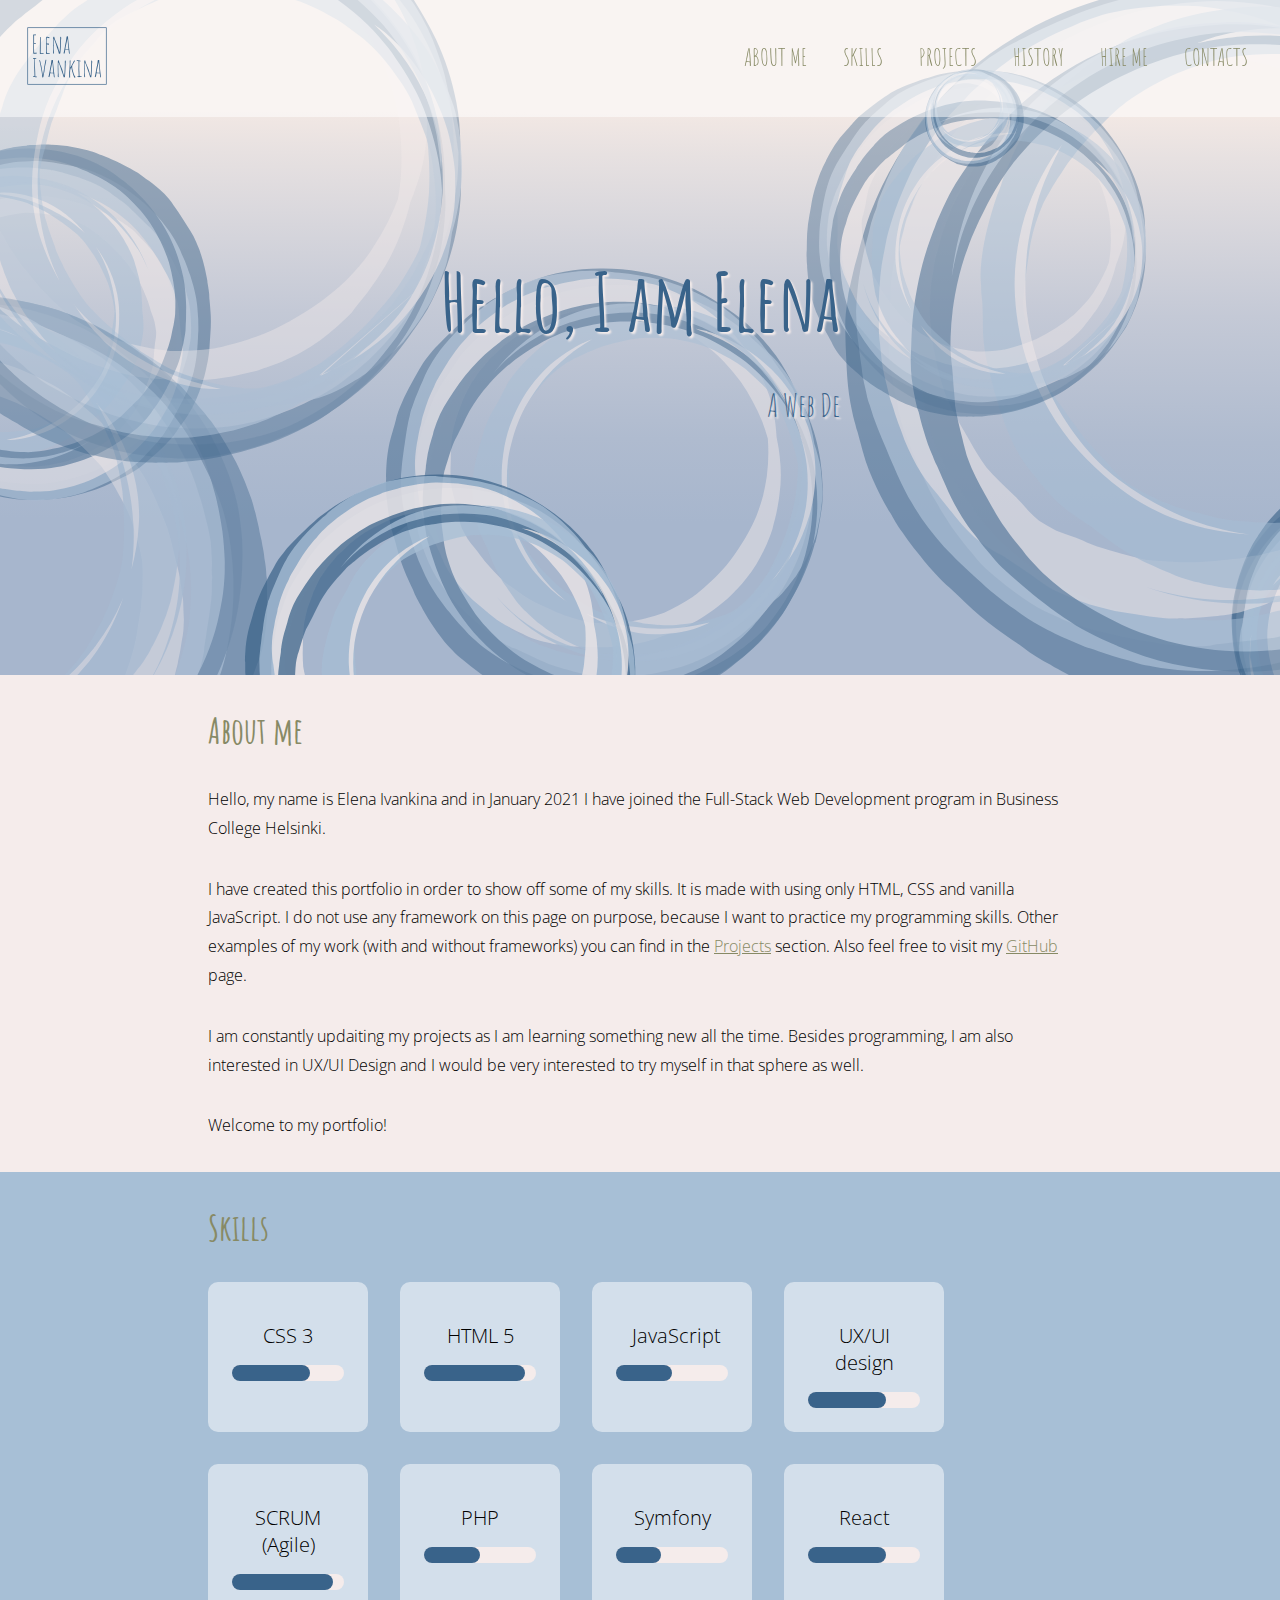
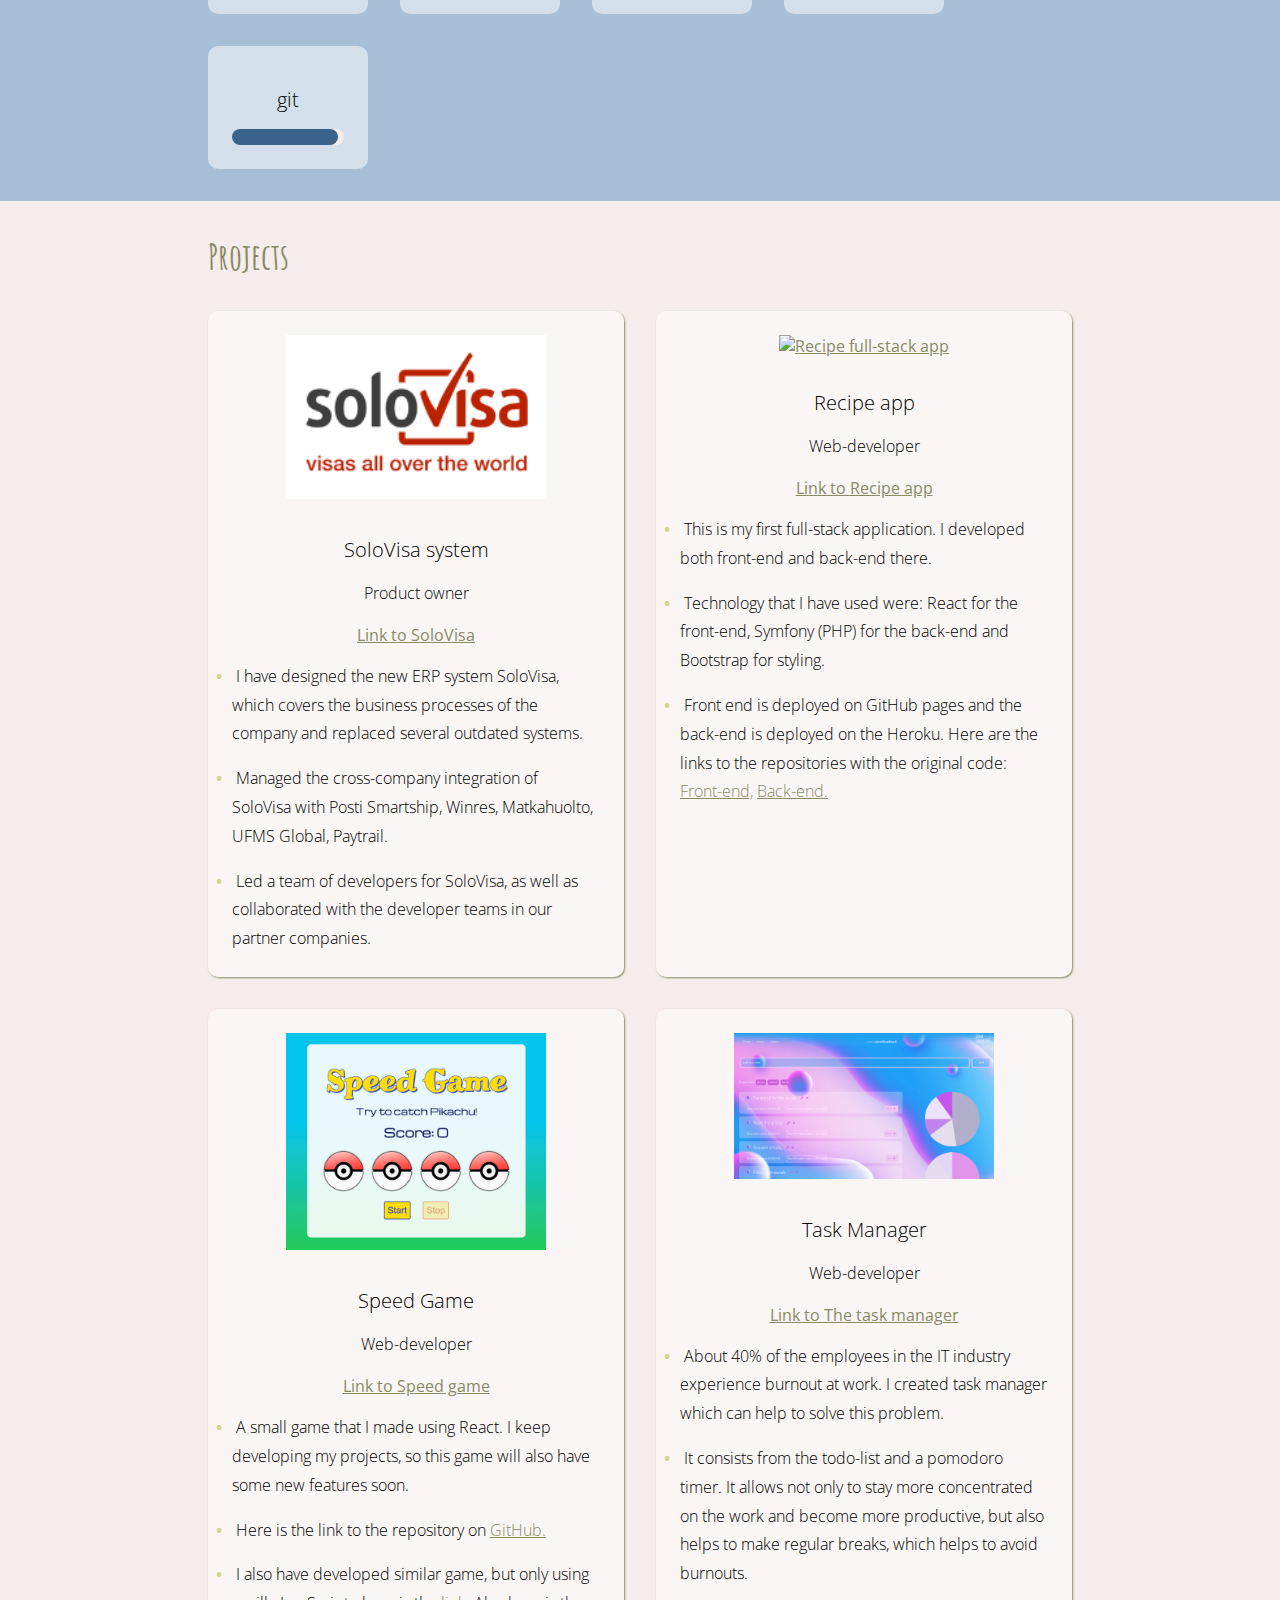
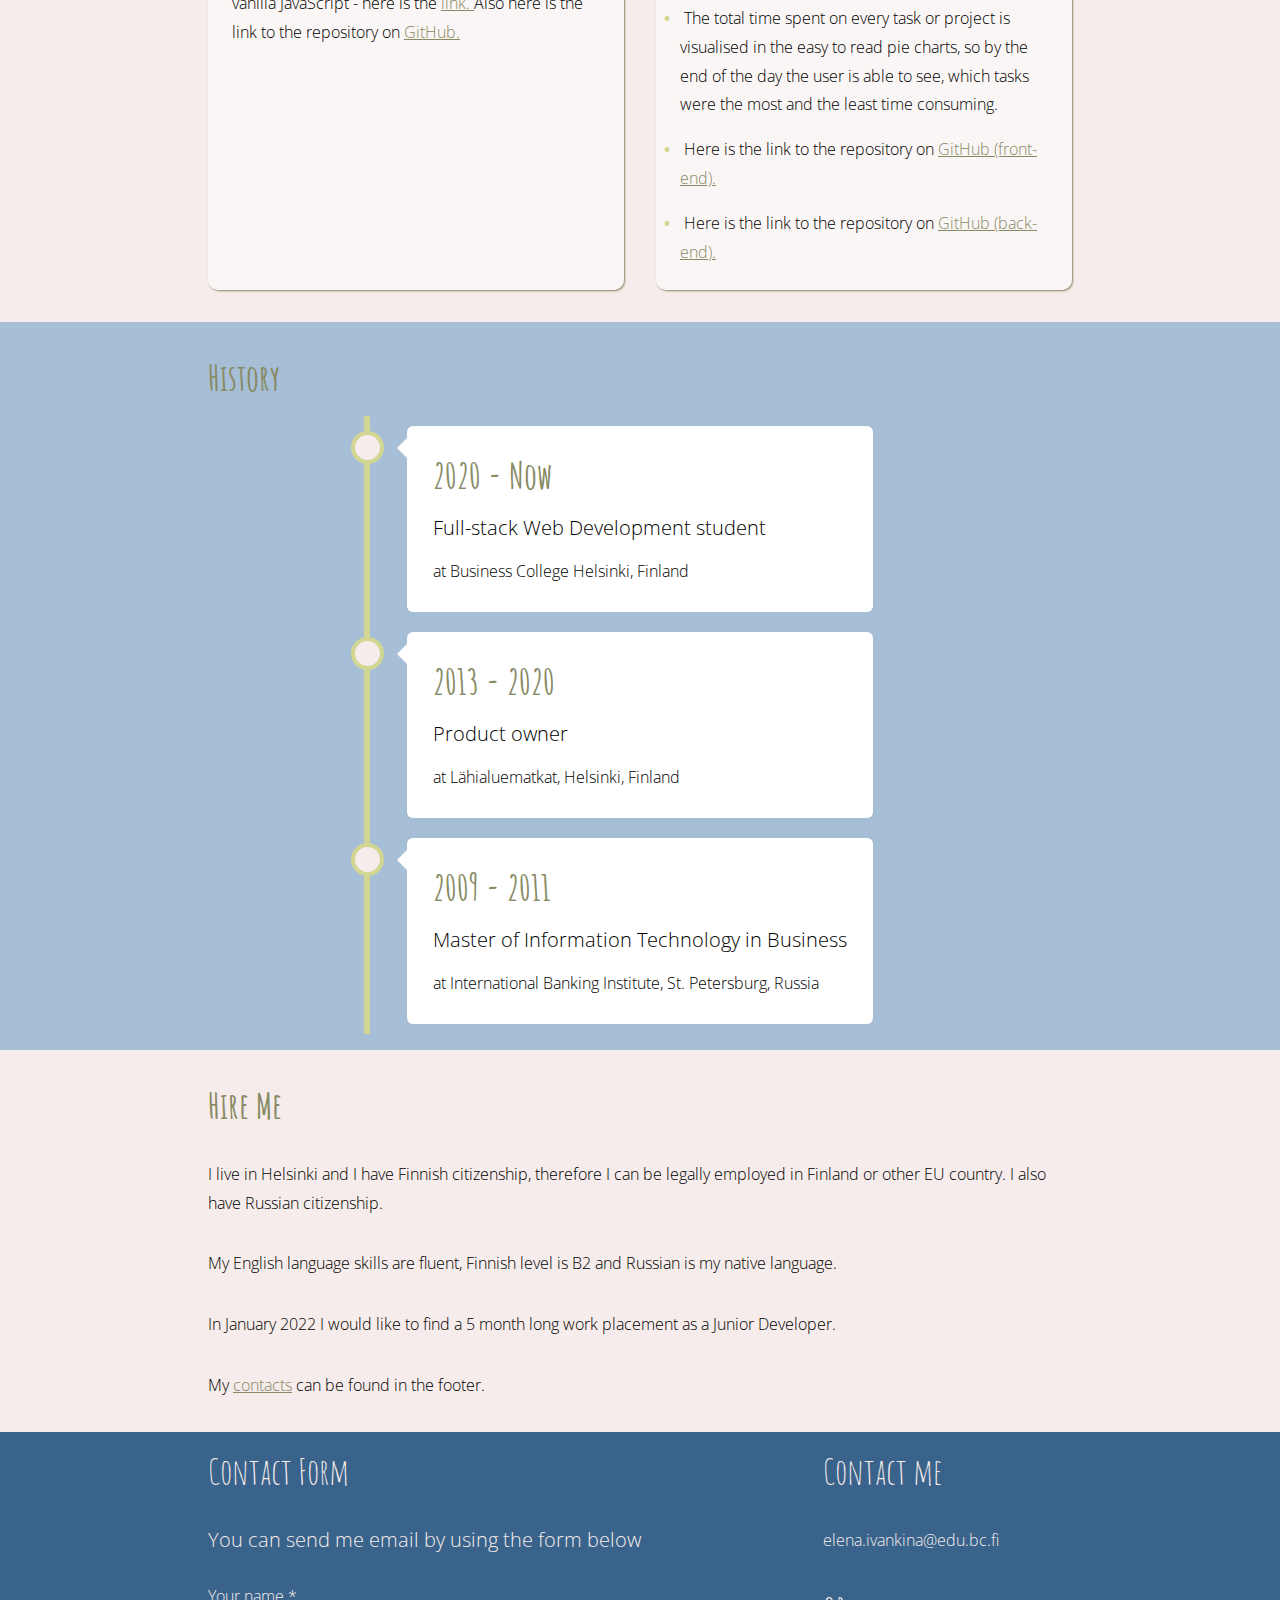
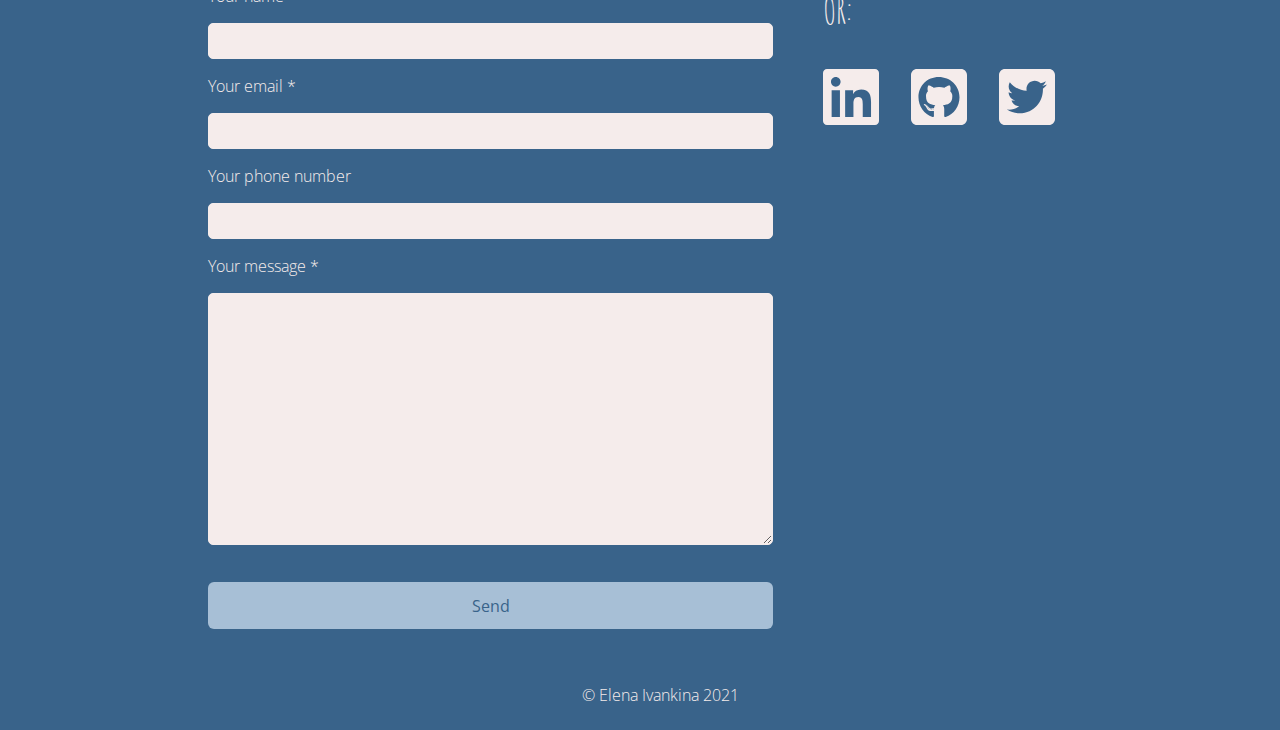
==== commit 7c069bc8: "added to-do into projects section" ====
--- a/index.html
+++ b/index.html
@@ -274,6 +274,42 @@
 									</li>
 								</ul>
 							</article>
+							<article class="work-card">
+								<a href="https://ivankina.fi/todo/" target="blank">
+									<img class="work-card-picture" src="./img/todo-screenshot.png" alt="Todo list" />
+								</a>
+								<h3>Task Manager</h3>
+								<p>Web-developer</p>
+								<a href="https://ivankina.fi/todo/" target="blank">Link to The task manager</a>
+								<ul>
+									<li>
+										About 40% of the employees in the IT industry experience burnout at work. I
+										created task manager which can help to solve this problem.
+									</li>
+									<li>
+										It consists from the todo-list and a pomodoro timer. It allows not only to stay
+										more concentrated on the work and become more productive, but also helps to make
+										regular breaks, which helps to avoid burnouts.
+									</li>
+									<li>
+										The total time spent on every task or project is visualised in the easy to read
+										pie charts, so by the end of the day the user is able to see, which tasks were
+										the most and the least time consuming.
+									</li>
+									<li>
+										Here is the link to the repository on
+										<a href="https://github.com/ElenaIf/todo_pomodoro" target="blank">
+											GitHub (front-end).
+										</a>
+									</li>
+									<li>
+										Here is the link to the repository on
+										<a href="https://github.com/ElenaIf/todo-pomodoro-backend" target="blank">
+											GitHub (back-end).
+										</a>
+									</li>
+								</ul>
+							</article>
 						</div>
 					</section>
 				</div>
